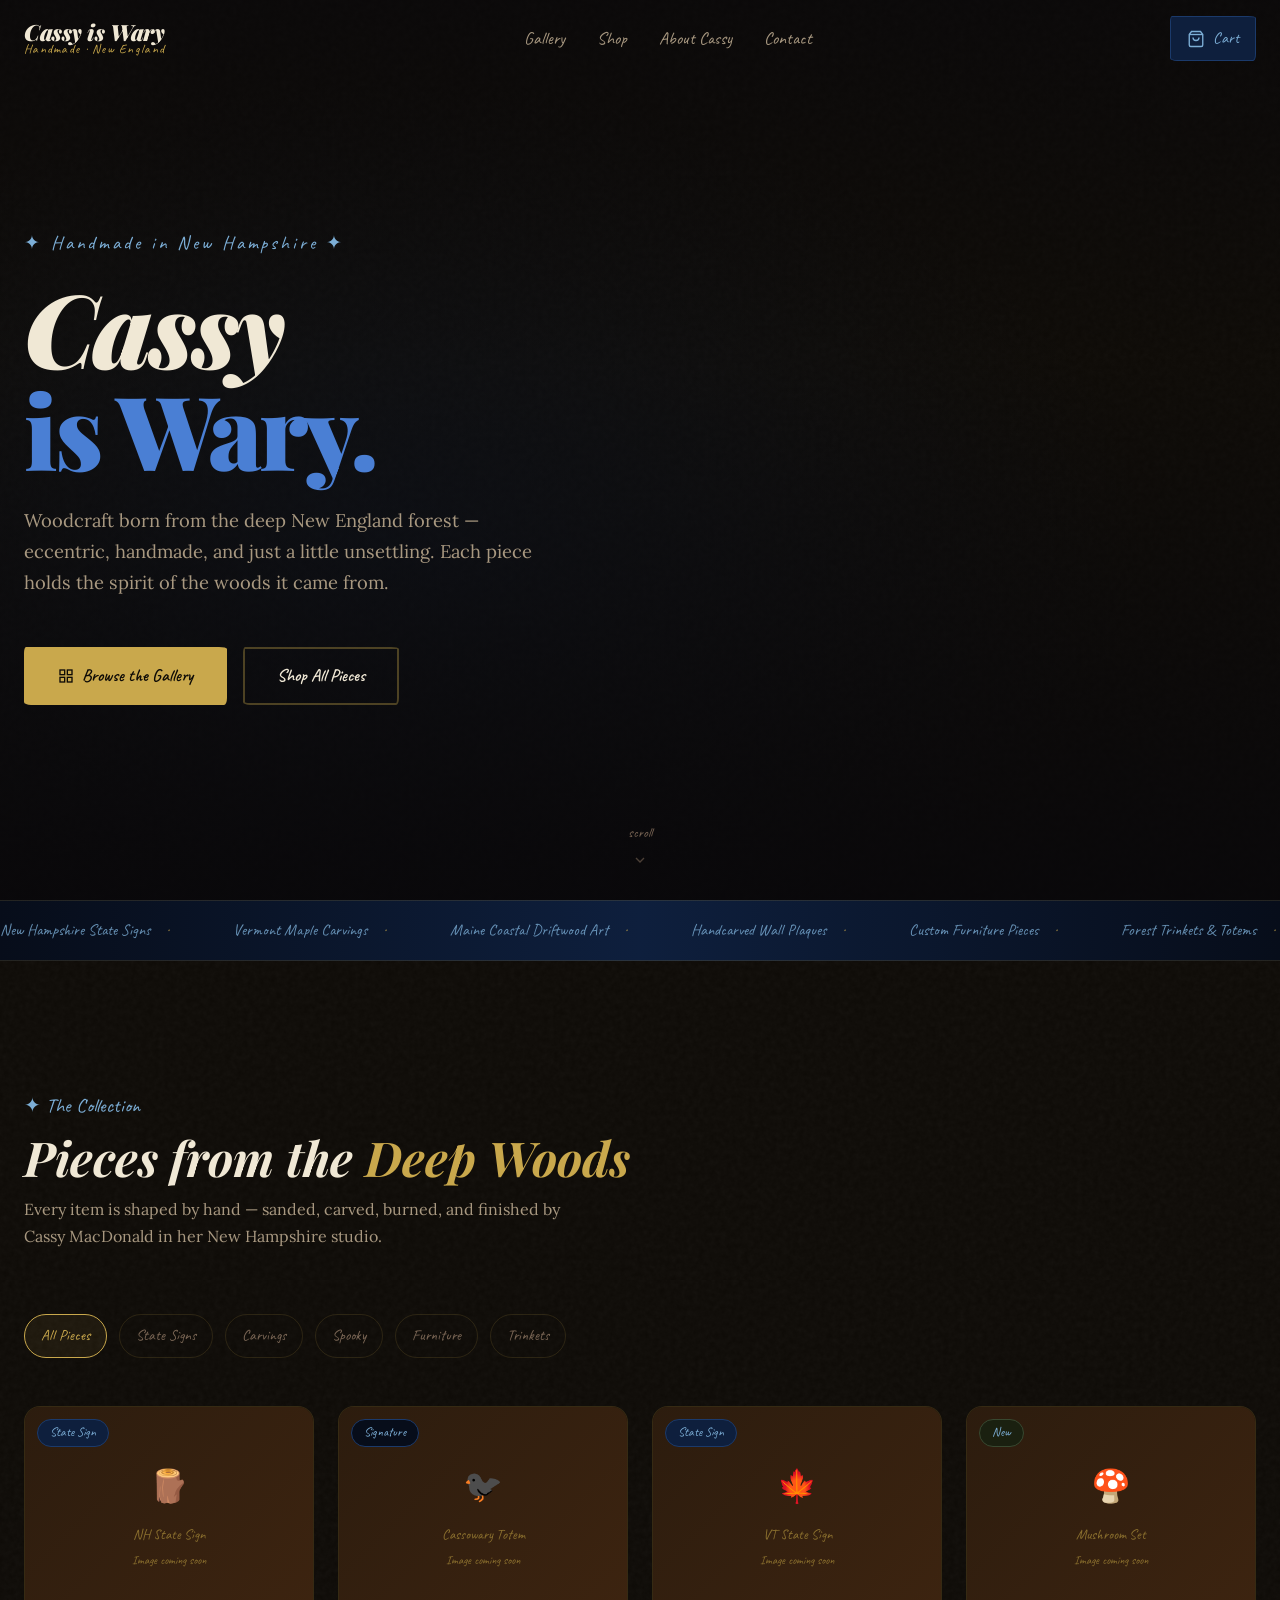
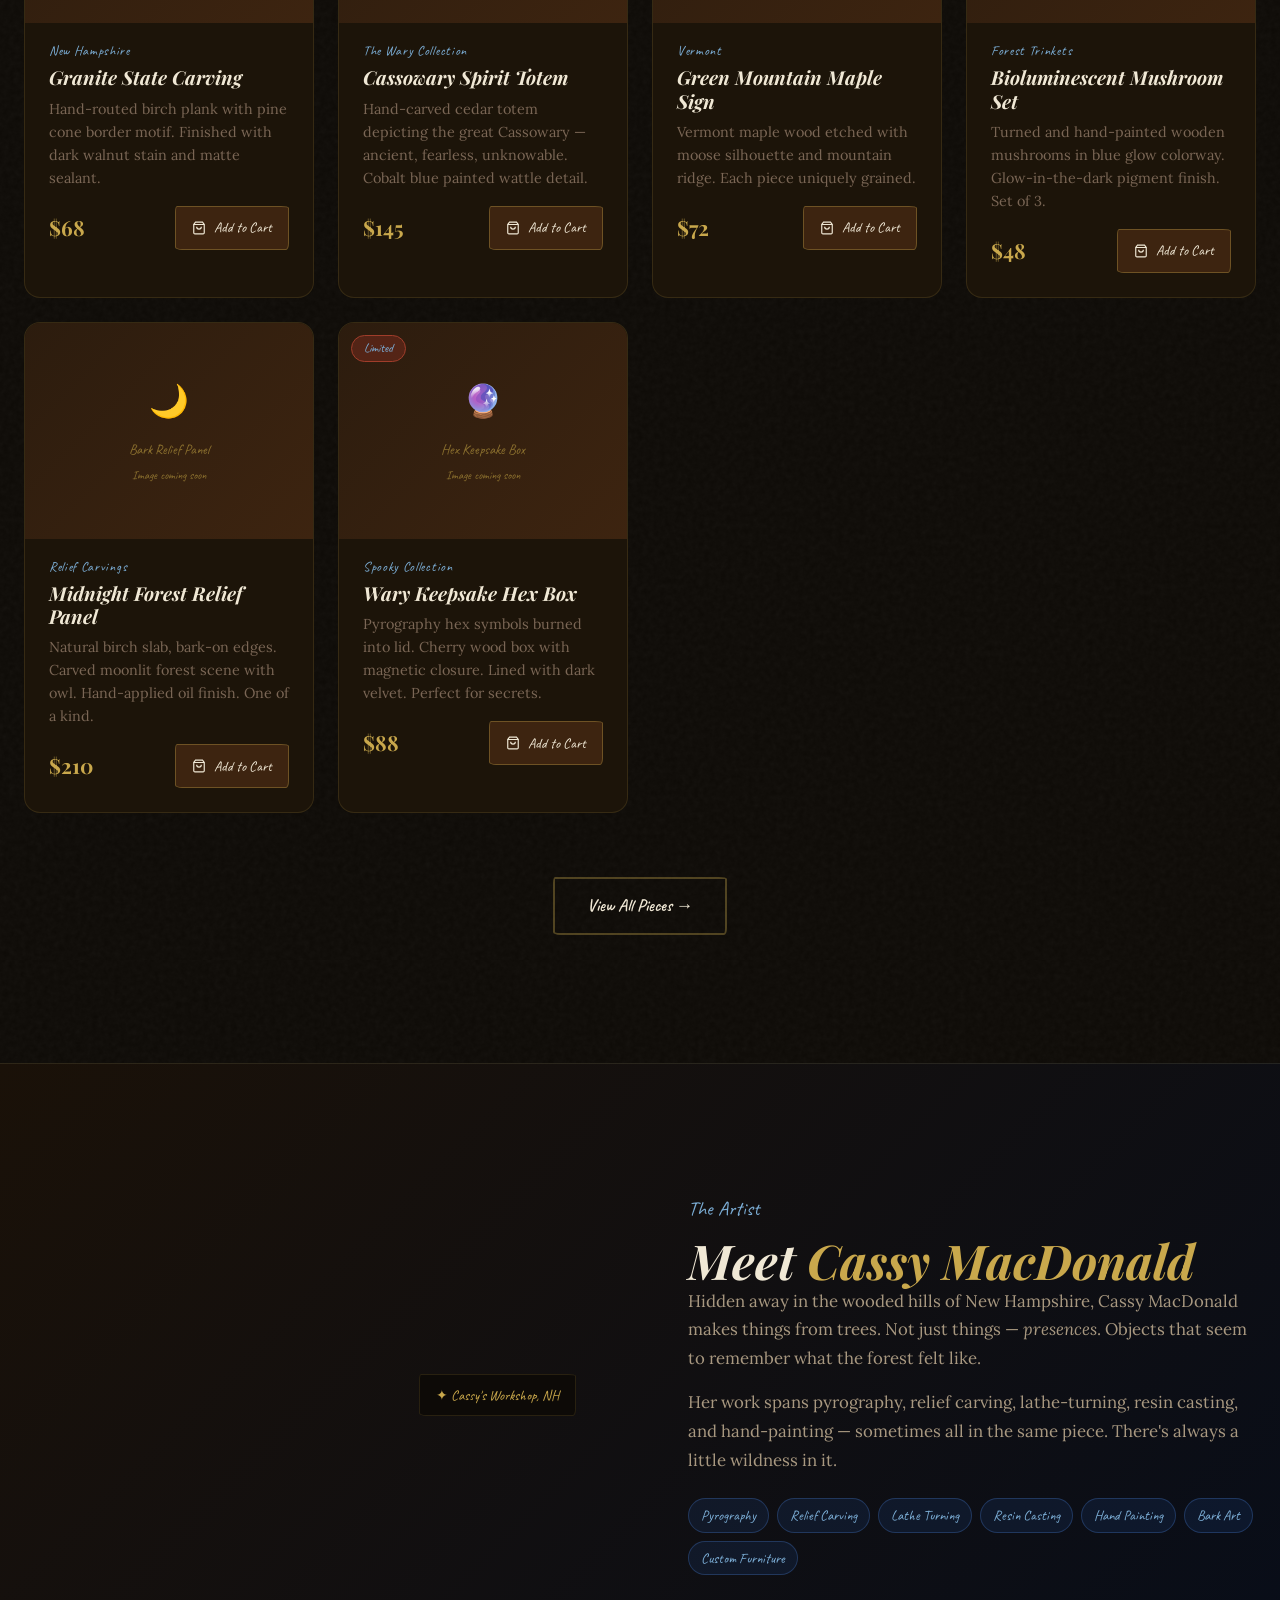
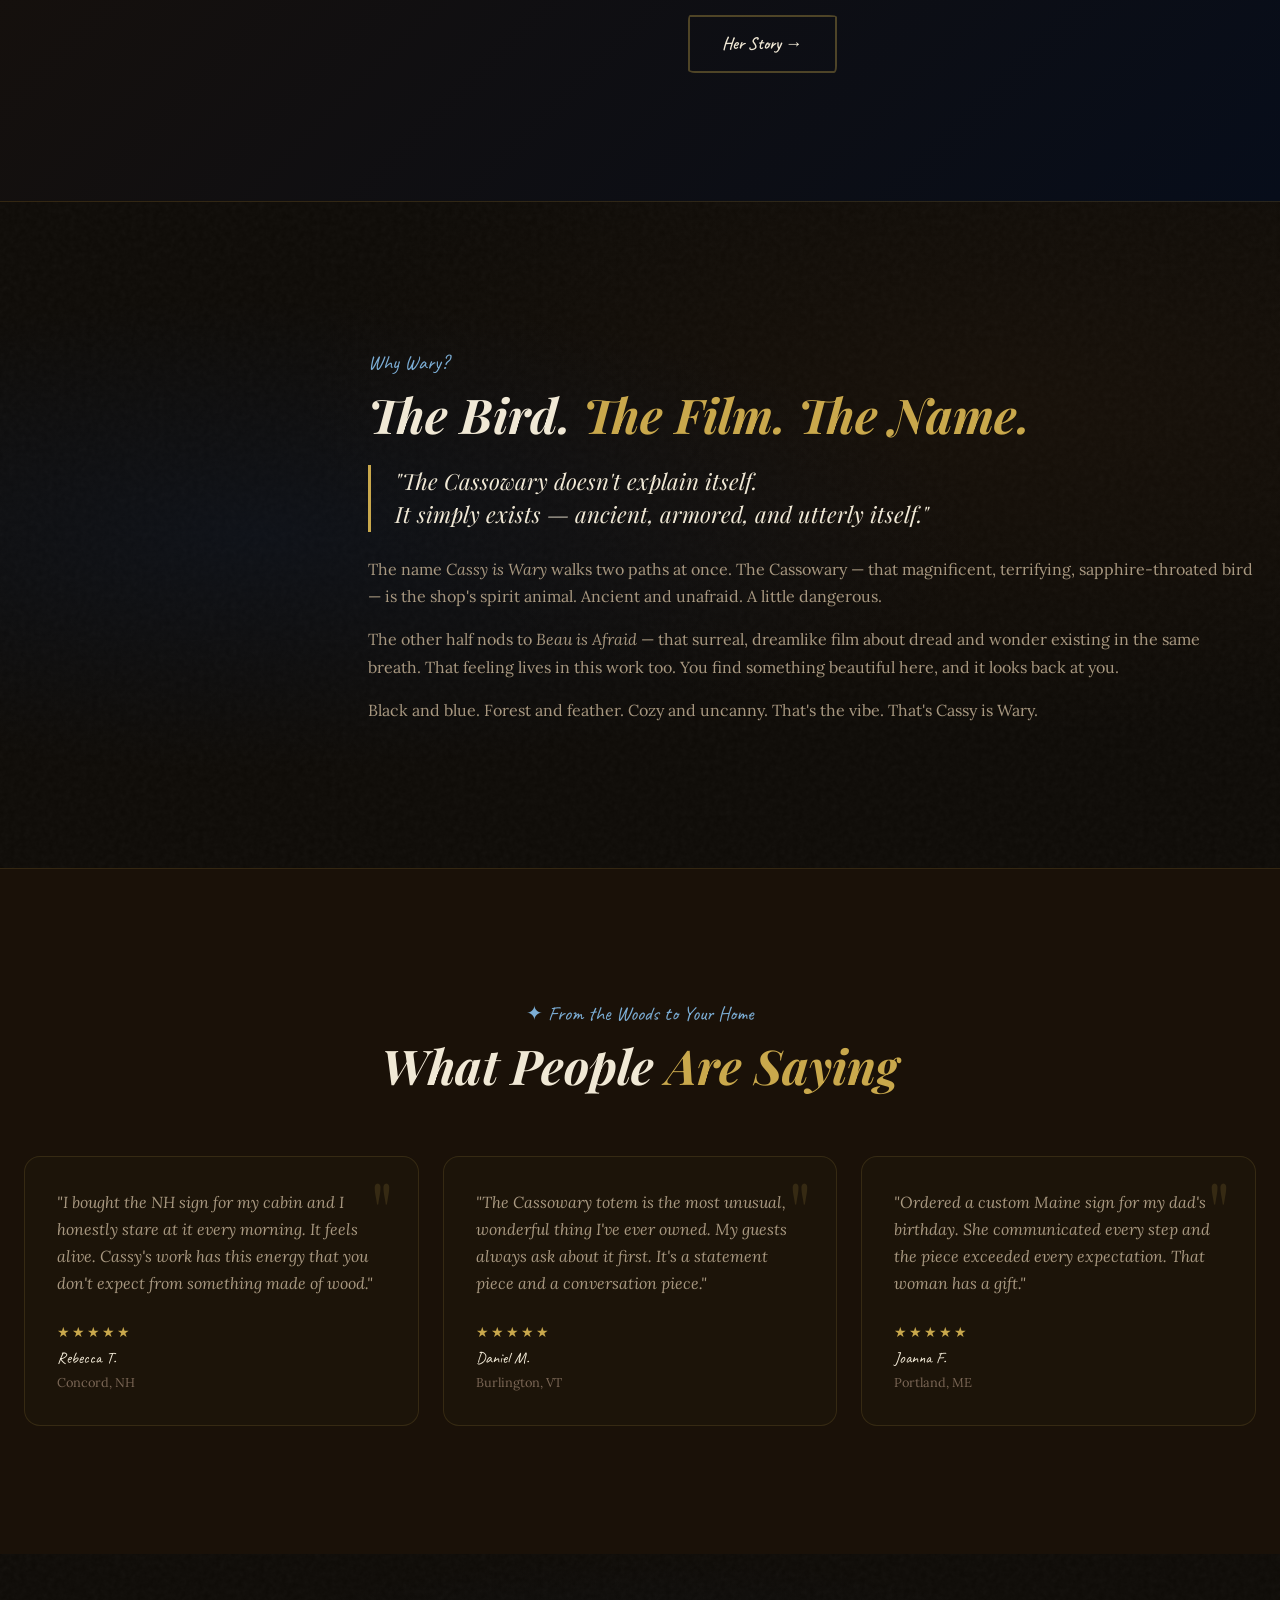
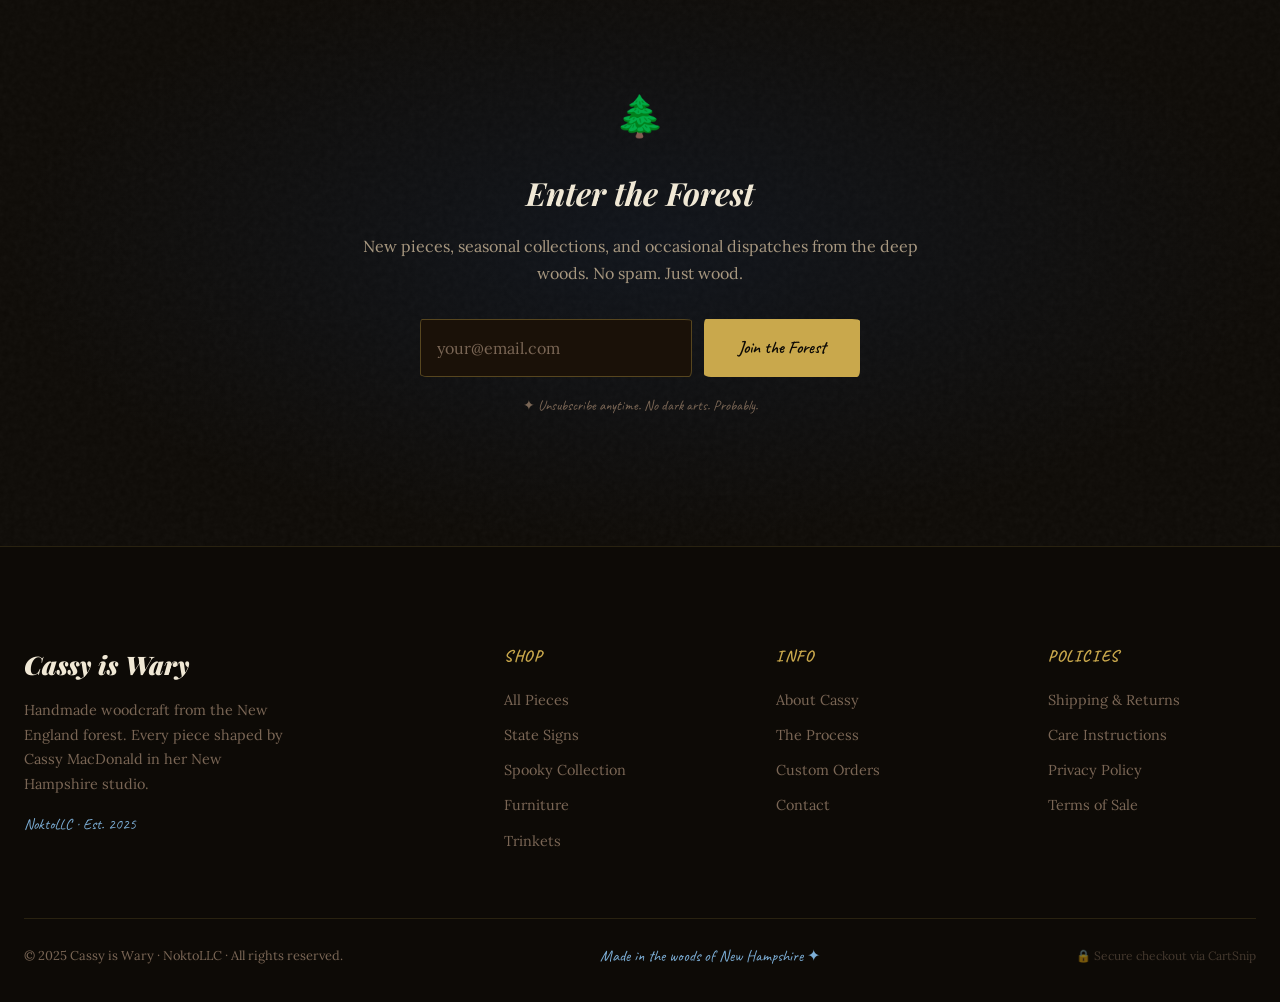
==== index.html @ 4c767a43 "Initial build: Cassy is Wary woodcraft site Full static gallery + e-commerce site for Cassy MacDonal" ====
<!DOCTYPE html>
<html lang="en">
<head>
  <meta charset="UTF-8">
  <meta name="viewport" content="width=device-width, initial-scale=1.0">
  <meta name="description" content="Cassy is Wary — Handmade woodcraft, carvings, and artisan goods from the New England woods. By Cassy MacDonald.">
  <title>Cassy is Wary — Handmade Woodcraft by Cassy MacDonald</title>
  <link rel="stylesheet" href="css/main.css">

  <!-- Favicon placeholder -->
  <link rel="icon" href="data:image/svg+xml,<svg xmlns='http://www.w3.org/2000/svg' viewBox='0 0 100 100'><text y='.9em' font-size='90'>🪵</text></svg>">

  <!-- CartSnip — paste embed snippet here when ready -->
  <!-- <script src="https://cdn.cartsnip.com/v1/cartsnip.js" data-shop-id="YOUR_ID" async></script> -->
</head>
<body>

  <!-- ═══════════════════════════════════════════
       NAVIGATION
  ═══════════════════════════════════════════ -->
  <header class="site-nav" role="banner">
    <div class="container nav-inner">
      <a href="index.html" class="nav-logo" aria-label="Cassy is Wary — Home">
        <span class="nav-logo-main">Cassy is Wary</span>
        <span class="nav-logo-sub">Handmade · New England</span>
      </a>

      <nav class="nav-links" aria-label="Main navigation">
        <a href="#gallery">Gallery</a>
        <a href="shop.html">Shop</a>
        <a href="about.html">About Cassy</a>
        <a href="#contact">Contact</a>
      </nav>

      <button class="nav-cart-btn" aria-label="View cart" id="open-cart">
        <svg width="18" height="18" viewBox="0 0 24 24" fill="none" stroke="currentColor" stroke-width="1.8" aria-hidden="true">
          <path d="M6 2L3 6v14a2 2 0 002 2h14a2 2 0 002-2V6l-3-4z"/>
          <line x1="3" y1="6" x2="21" y2="6"/>
          <path d="M16 10a4 4 0 01-8 0"/>
        </svg>
        Cart
        <span class="cart-count" aria-live="polite" style="
          display:none;
          background:var(--gold);
          color:var(--bark-abyss);
          border-radius:999px;
          min-width:20px; height:20px;
          font-size:0.75rem;
          font-weight:700;
          align-items:center;
          justify-content:center;
          padding:0 5px;
        ">0</span>
      </button>

      <button class="nav-hamburger" aria-label="Open menu" aria-expanded="false">
        <span></span><span></span><span></span>
      </button>
    </div>
  </header>

  <main>

    <!-- ═══════════════════════════════════════════
         HERO
    ═══════════════════════════════════════════ -->
    <section class="hero" aria-label="Welcome to Cassy is Wary">
      <div class="hero-bg" role="img" aria-label="Dark enchanted woodshop interior with glowing blue mushrooms and amber candlelight"></div>
      <div class="hero-overlay" aria-hidden="true"></div>

      <div class="container">
        <div class="hero-content">
          <span class="hero-eyebrow">✦ Handmade in New Hampshire ✦</span>
          <h1 class="hero-title">
            Cassy
            <em>is Wary.</em>
          </h1>
          <p class="hero-tagline">
            Woodcraft born from the deep New England forest — eccentric, handmade,
            and just a little unsettling. Each piece holds the spirit of the woods
            it came from.
          </p>
          <div class="hero-actions">
            <a href="#gallery" class="btn btn-primary">
              <svg width="16" height="16" viewBox="0 0 24 24" fill="none" stroke="currentColor" stroke-width="2" aria-hidden="true">
                <rect x="3" y="3" width="7" height="7"/><rect x="14" y="3" width="7" height="7"/>
                <rect x="14" y="14" width="7" height="7"/><rect x="3" y="14" width="7" height="7"/>
              </svg>
              Browse the Gallery
            </a>
            <a href="shop.html" class="btn btn-secondary">
              Shop All Pieces
            </a>
          </div>
        </div>
      </div>

      <div class="hero-scroll-hint" aria-hidden="true">
        <span>scroll</span>
        <svg width="16" height="16" viewBox="0 0 24 24" fill="none" stroke="currentColor" stroke-width="2">
          <polyline points="6 9 12 15 18 9"/>
        </svg>
      </div>
    </section>

    <!-- ═══════════════════════════════════════════
         MARQUEE BANNER
    ═══════════════════════════════════════════ -->
    <div class="featured-banner" aria-hidden="true">
      <div class="marquee-track">
        <span class="marquee-item">New Hampshire State Signs</span>
        <span class="marquee-item">Vermont Maple Carvings</span>
        <span class="marquee-item">Maine Coastal Driftwood Art</span>
        <span class="marquee-item">Handcarved Wall Plaques</span>
        <span class="marquee-item">Custom Furniture Pieces</span>
        <span class="marquee-item">Forest Trinkets &amp; Totems</span>
        <span class="marquee-item">Spooky Season Collection</span>
        <span class="marquee-item">New England State Signs</span>
        <!-- duplicated for seamless loop -->
        <span class="marquee-item">New Hampshire State Signs</span>
        <span class="marquee-item">Vermont Maple Carvings</span>
        <span class="marquee-item">Maine Coastal Driftwood Art</span>
        <span class="marquee-item">Handcarved Wall Plaques</span>
        <span class="marquee-item">Custom Furniture Pieces</span>
        <span class="marquee-item">Forest Trinkets &amp; Totems</span>
        <span class="marquee-item">Spooky Season Collection</span>
        <span class="marquee-item">New England State Signs</span>
      </div>
    </div>

    <!-- ═══════════════════════════════════════════
         PRODUCT GALLERY
    ═══════════════════════════════════════════ -->
    <section class="products-section" id="gallery" aria-label="Product gallery">
      <div class="container">
        <div class="section-header animate-in">
          <span class="section-eyebrow">✦ The Collection</span>
          <h2 class="section-title">Pieces from the <span>Deep Woods</span></h2>
          <p class="section-desc">
            Every item is shaped by hand — sanded, carved, burned, and finished
            by Cassy MacDonald in her New Hampshire studio.
          </p>
        </div>

        <!-- Filters -->
        <div class="product-filters" role="group" aria-label="Filter products">
          <button class="filter-btn active" data-filter="all">All Pieces</button>
          <button class="filter-btn" data-filter="state-signs">State Signs</button>
          <button class="filter-btn" data-filter="carvings">Carvings</button>
          <button class="filter-btn" data-filter="spooky">Spooky</button>
          <button class="filter-btn" data-filter="furniture">Furniture</button>
          <button class="filter-btn" data-filter="trinkets">Trinkets</button>
        </div>

        <!-- Product Grid -->
        <div class="products-grid" role="list">

          <!-- Product 1 -->
          <article class="product-card animate-in" data-category="state-signs" role="listitem">
            <div class="product-card-img">
              <img src="images/product-nh-sign.webp"
                   alt="Handcarved New Hampshire state sign in birch wood with pine cone border"
                   loading="lazy"
                   onerror="this.style.display='none';this.nextElementSibling.style.display='flex'">
              <div class="product-img-placeholder" style="display:none">
                <div>
                  <div style="font-size:2rem;margin-bottom:8px">🪵</div>
                  NH State Sign<br><small>Image coming soon</small>
                </div>
              </div>
              <span class="product-badge">State Sign</span>
            </div>
            <div class="product-card-body">
              <span class="product-state">New Hampshire</span>
              <h3 class="product-name">Granite State Carving</h3>
              <p class="product-desc">Hand-routed birch plank with pine cone border motif. Finished with dark walnut stain and matte sealant.</p>
              <div class="product-footer">
                <span class="product-price">$68</span>
                <button class="add-to-cart-btn" data-product-id="nh-sign-001" aria-label="Add Granite State Carving to cart">
                  <svg width="14" height="14" viewBox="0 0 24 24" fill="none" stroke="currentColor" stroke-width="2" aria-hidden="true">
                    <path d="M6 2L3 6v14a2 2 0 002 2h14a2 2 0 002-2V6l-3-4z"/>
                    <line x1="3" y1="6" x2="21" y2="6"/>
                    <path d="M16 10a4 4 0 01-8 0"/>
                  </svg>
                  Add to Cart
                </button>
              </div>
            </div>
          </article>

          <!-- Product 2 -->
          <article class="product-card animate-in" data-category="spooky" role="listitem">
            <div class="product-card-img">
              <img src="images/product-cassowary-totem.webp"
                   alt="Dark carved wooden Cassowary bird totem with blue painted details"
                   loading="lazy"
                   onerror="this.style.display='none';this.nextElementSibling.style.display='flex'">
              <div class="product-img-placeholder" style="display:none">
                <div>
                  <div style="font-size:2rem;margin-bottom:8px">🐦‍⬛</div>
                  Cassowary Totem<br><small>Image coming soon</small>
                </div>
              </div>
              <span class="product-badge" style="background:var(--blue-void);border-color:var(--blue-mid)">Signature</span>
            </div>
            <div class="product-card-body">
              <span class="product-state">The Wary Collection</span>
              <h3 class="product-name">Cassowary Spirit Totem</h3>
              <p class="product-desc">Hand-carved cedar totem depicting the great Cassowary — ancient, fearless, unknowable. Cobalt blue painted wattle detail.</p>
              <div class="product-footer">
                <span class="product-price">$145</span>
                <button class="add-to-cart-btn" data-product-id="cassowary-totem-001" aria-label="Add Cassowary Spirit Totem to cart">
                  <svg width="14" height="14" viewBox="0 0 24 24" fill="none" stroke="currentColor" stroke-width="2" aria-hidden="true">
                    <path d="M6 2L3 6v14a2 2 0 002 2h14a2 2 0 002-2V6l-3-4z"/>
                    <line x1="3" y1="6" x2="21" y2="6"/>
                    <path d="M16 10a4 4 0 01-8 0"/>
                  </svg>
                  Add to Cart
                </button>
              </div>
            </div>
          </article>

          <!-- Product 3 -->
          <article class="product-card animate-in" data-category="state-signs" role="listitem">
            <div class="product-card-img">
              <img src="images/product-vt-sign.webp"
                   alt="Vermont state sign carved from maple wood with moose silhouette"
                   loading="lazy"
                   onerror="this.style.display='none';this.nextElementSibling.style.display='flex'">
              <div class="product-img-placeholder" style="display:none">
                <div>
                  <div style="font-size:2rem;margin-bottom:8px">🍁</div>
                  VT State Sign<br><small>Image coming soon</small>
                </div>
              </div>
              <span class="product-badge">State Sign</span>
            </div>
            <div class="product-card-body">
              <span class="product-state">Vermont</span>
              <h3 class="product-name">Green Mountain Maple Sign</h3>
              <p class="product-desc">Vermont maple wood etched with moose silhouette and mountain ridge. Each piece uniquely grained.</p>
              <div class="product-footer">
                <span class="product-price">$72</span>
                <button class="add-to-cart-btn" data-product-id="vt-sign-001" aria-label="Add Green Mountain Maple Sign to cart">
                  <svg width="14" height="14" viewBox="0 0 24 24" fill="none" stroke="currentColor" stroke-width="2" aria-hidden="true">
                    <path d="M6 2L3 6v14a2 2 0 002 2h14a2 2 0 002-2V6l-3-4z"/>
                    <line x1="3" y1="6" x2="21" y2="6"/>
                    <path d="M16 10a4 4 0 01-8 0"/>
                  </svg>
                  Add to Cart
                </button>
              </div>
            </div>
          </article>

          <!-- Product 4 -->
          <article class="product-card animate-in" data-category="trinkets" role="listitem">
            <div class="product-card-img">
              <img src="images/product-mushroom-set.webp"
                   alt="Set of three hand-painted wooden mushroom figurines, glowing blue and white"
                   loading="lazy"
                   onerror="this.style.display='none';this.nextElementSibling.style.display='flex'">
              <div class="product-img-placeholder" style="display:none">
                <div>
                  <div style="font-size:2rem;margin-bottom:8px">🍄</div>
                  Mushroom Set<br><small>Image coming soon</small>
                </div>
              </div>
              <span class="product-badge" style="background:var(--moss-deep);border-color:var(--moss)">New</span>
            </div>
            <div class="product-card-body">
              <span class="product-state">Forest Trinkets</span>
              <h3 class="product-name">Bioluminescent Mushroom Set</h3>
              <p class="product-desc">Turned and hand-painted wooden mushrooms in blue glow colorway. Glow-in-the-dark pigment finish. Set of 3.</p>
              <div class="product-footer">
                <span class="product-price">$48</span>
                <button class="add-to-cart-btn" data-product-id="mushroom-set-001" aria-label="Add Bioluminescent Mushroom Set to cart">
                  <svg width="14" height="14" viewBox="0 0 24 24" fill="none" stroke="currentColor" stroke-width="2" aria-hidden="true">
                    <path d="M6 2L3 6v14a2 2 0 002 2h14a2 2 0 002-2V6l-3-4z"/>
                    <line x1="3" y1="6" x2="21" y2="6"/>
                    <path d="M16 10a4 4 0 01-8 0"/>
                  </svg>
                  Add to Cart
                </button>
              </div>
            </div>
          </article>

          <!-- Product 5 -->
          <article class="product-card animate-in" data-category="carvings" role="listitem">
            <div class="product-card-img">
              <img src="images/product-bark-relief.webp"
                   alt="Bark-on birch slab with carved forest scene relief, trees and moon"
                   loading="lazy"
                   onerror="this.style.display='none';this.nextElementSibling.style.display='flex'">
              <div class="product-img-placeholder" style="display:none">
                <div>
                  <div style="font-size:2rem;margin-bottom:8px">🌙</div>
                  Bark Relief Panel<br><small>Image coming soon</small>
                </div>
              </div>
            </div>
            <div class="product-card-body">
              <span class="product-state">Relief Carvings</span>
              <h3 class="product-name">Midnight Forest Relief Panel</h3>
              <p class="product-desc">Natural birch slab, bark-on edges. Carved moonlit forest scene with owl. Hand-applied oil finish. One of a kind.</p>
              <div class="product-footer">
                <span class="product-price">$210</span>
                <button class="add-to-cart-btn" data-product-id="bark-relief-001" aria-label="Add Midnight Forest Relief Panel to cart">
                  <svg width="14" height="14" viewBox="0 0 24 24" fill="none" stroke="currentColor" stroke-width="2" aria-hidden="true">
                    <path d="M6 2L3 6v14a2 2 0 002 2h14a2 2 0 002-2V6l-3-4z"/>
                    <line x1="3" y1="6" x2="21" y2="6"/>
                    <path d="M16 10a4 4 0 01-8 0"/>
                  </svg>
                  Add to Cart
                </button>
              </div>
            </div>
          </article>

          <!-- Product 6 -->
          <article class="product-card animate-in" data-category="spooky" role="listitem">
            <div class="product-card-img">
              <img src="images/product-hex-box.webp"
                   alt="Small carved wooden hex box with geometric moon and eye symbols burned into lid"
                   loading="lazy"
                   onerror="this.style.display='none';this.nextElementSibling.style.display='flex'">
              <div class="product-img-placeholder" style="display:none">
                <div>
                  <div style="font-size:2rem;margin-bottom:8px">🔮</div>
                  Hex Keepsake Box<br><small>Image coming soon</small>
                </div>
              </div>
              <span class="product-badge" style="background:rgba(122,45,30,0.5);border-color:var(--rust-bright)">Limited</span>
            </div>
            <div class="product-card-body">
              <span class="product-state">Spooky Collection</span>
              <h3 class="product-name">Wary Keepsake Hex Box</h3>
              <p class="product-desc">Pyrography hex symbols burned into lid. Cherry wood box with magnetic closure. Lined with dark velvet. Perfect for secrets.</p>
              <div class="product-footer">
                <span class="product-price">$88</span>
                <button class="add-to-cart-btn" data-product-id="hex-box-001" aria-label="Add Wary Keepsake Hex Box to cart">
                  <svg width="14" height="14" viewBox="0 0 24 24" fill="none" stroke="currentColor" stroke-width="2" aria-hidden="true">
                    <path d="M6 2L3 6v14a2 2 0 002 2h14a2 2 0 002-2V6l-3-4z"/>
                    <line x1="3" y1="6" x2="21" y2="6"/>
                    <path d="M16 10a4 4 0 01-8 0"/>
                  </svg>
                  Add to Cart
                </button>
              </div>
            </div>
          </article>

        </div><!-- /products-grid -->

        <div style="text-align:center; margin-top:var(--sp-8);" class="animate-in">
          <a href="shop.html" class="btn btn-secondary">View All Pieces →</a>
        </div>
      </div>
    </section>

    <!-- ═══════════════════════════════════════════
         ABOUT STRIP
    ═══════════════════════════════════════════ -->
    <section class="about-strip" aria-label="About the artist">
      <div class="container">
        <div class="about-grid">
          <div class="about-img-wrap animate-in">
            <img src="images/about-workshop.webp"
                 alt="Cassy MacDonald at her workbench, hands shaping a carved piece by warm lamplight"
                 loading="lazy"
                 onerror="this.style.display='none'">
            <span class="about-img-caption" aria-hidden="true">✦ Cassy's Workshop, NH</span>
          </div>
          <div class="about-text animate-in">
            <span class="section-eyebrow">The Artist</span>
            <h2 class="section-title">Meet <span>Cassy MacDonald</span></h2>
            <p>
              Hidden away in the wooded hills of New Hampshire, Cassy MacDonald makes things from trees.
              Not just things — <em>presences</em>. Objects that seem to remember what the forest felt like.
            </p>
            <p>
              Her work spans pyrography, relief carving, lathe-turning, resin casting, and hand-painting —
              sometimes all in the same piece. There's always a little wildness in it.
            </p>
            <div class="about-techniques" aria-label="Techniques">
              <span class="technique-tag">Pyrography</span>
              <span class="technique-tag">Relief Carving</span>
              <span class="technique-tag">Lathe Turning</span>
              <span class="technique-tag">Resin Casting</span>
              <span class="technique-tag">Hand Painting</span>
              <span class="technique-tag">Bark Art</span>
              <span class="technique-tag">Custom Furniture</span>
            </div>
            <a href="about.html" class="btn btn-secondary" style="margin-top:var(--sp-4)">
              Her Story →
            </a>
          </div>
        </div>
      </div>
    </section>

    <!-- ═══════════════════════════════════════════
         CASSOWARY LORE
    ═══════════════════════════════════════════ -->
    <section class="lore-section" aria-label="The name's origin">
      <div class="container">
        <div class="lore-inner">
          <div class="lore-bird-img animate-in">
            <img src="images/cassowary-art.webp"
                 alt="A cassowary bird rendered in woodcut print style, black with vivid cobalt blue neck wattle, surrounded by dark pine branches"
                 loading="lazy"
                 onerror="this.style.display='none'">
          </div>
          <div class="lore-text animate-in">
            <span class="section-eyebrow">Why Wary?</span>
            <h2 class="section-title">The Bird. <span>The Film. The Name.</span></h2>
            <blockquote>
              "The Cassowary doesn't explain itself.<br>
              It simply exists — ancient, armored, and utterly itself."
            </blockquote>
            <p>
              The name <em>Cassy is Wary</em> walks two paths at once. The Cassowary —
              that magnificent, terrifying, sapphire-throated bird — is the shop's spirit animal.
              Ancient and unafraid. A little dangerous.
            </p>
            <p>
              The other half nods to <em>Beau is Afraid</em> — that surreal, dreamlike film about
              dread and wonder existing in the same breath. That feeling lives in this work too.
              You find something beautiful here, and it looks back at you.
            </p>
            <p>
              Black and blue. Forest and feather. Cozy and uncanny.
              That's the vibe. That's Cassy is Wary.
            </p>
          </div>
        </div>
      </div>
    </section>

    <!-- ═══════════════════════════════════════════
         TESTIMONIALS
    ═══════════════════════════════════════════ -->
    <section class="testimonials-section" aria-label="Customer reviews">
      <div class="container">
        <div class="section-header animate-in" style="text-align:center">
          <span class="section-eyebrow" style="display:block;text-align:center">✦ From the Woods to Your Home</span>
          <h2 class="section-title">What People <span>Are Saying</span></h2>
        </div>
        <div class="testimonials-grid">

          <blockquote class="testimonial-card animate-in">
            <p class="testimonial-text">
              "I bought the NH sign for my cabin and I honestly stare at it every morning. It feels alive.
               Cassy's work has this energy that you don't expect from something made of wood."
            </p>
            <footer class="testimonial-author">
              <div>
                <div class="testimonial-stars" aria-label="5 stars">★★★★★</div>
                <div class="testimonial-name">Rebecca T.</div>
                <div class="testimonial-loc">Concord, NH</div>
              </div>
            </footer>
          </blockquote>

          <blockquote class="testimonial-card animate-in">
            <p class="testimonial-text">
              "The Cassowary totem is the most unusual, wonderful thing I've ever owned.
               My guests always ask about it first. It's a statement piece and a conversation piece."
            </p>
            <footer class="testimonial-author">
              <div>
                <div class="testimonial-stars" aria-label="5 stars">★★★★★</div>
                <div class="testimonial-name">Daniel M.</div>
                <div class="testimonial-loc">Burlington, VT</div>
              </div>
            </footer>
          </blockquote>

          <blockquote class="testimonial-card animate-in">
            <p class="testimonial-text">
              "Ordered a custom Maine sign for my dad's birthday. She communicated every step and
               the piece exceeded every expectation. That woman has a gift."
            </p>
            <footer class="testimonial-author">
              <div>
                <div class="testimonial-stars" aria-label="5 stars">★★★★★</div>
                <div class="testimonial-name">Joanna F.</div>
                <div class="testimonial-loc">Portland, ME</div>
              </div>
            </footer>
          </blockquote>

        </div>
      </div>
    </section>

    <!-- ═══════════════════════════════════════════
         NEWSLETTER
    ═══════════════════════════════════════════ -->
    <section class="newsletter-section" id="contact" aria-label="Join the mailing list">
      <div class="container">
        <div class="newsletter-inner animate-in">
          <div class="newsletter-icon" aria-hidden="true">🌲</div>
          <h2 class="newsletter-title">Enter the Forest</h2>
          <p class="newsletter-desc">
            New pieces, seasonal collections, and occasional dispatches from the deep woods.
            No spam. Just wood.
          </p>
          <form class="newsletter-form" novalidate aria-label="Email signup">
            <label for="email-input" class="visually-hidden">Your email address</label>
            <input
              id="email-input"
              class="newsletter-input"
              type="email"
              placeholder="your@email.com"
              required
              autocomplete="email"
            >
            <button type="submit" class="btn btn-primary">Join the Forest</button>
          </form>
          <p style="font-family:var(--font-hand);font-size:0.9rem;color:var(--text-muted);margin-top:var(--sp-4)">
            ✦ Unsubscribe anytime. No dark arts. Probably.
          </p>
        </div>
      </div>
    </section>

  </main>

  <!-- ═══════════════════════════════════════════
       FOOTER
  ═══════════════════════════════════════════ -->
  <footer class="site-footer" role="contentinfo">
    <div class="container">
      <div class="footer-grid">
        <div>
          <div class="footer-brand-name">Cassy is Wary</div>
          <p class="footer-brand-desc">
            Handmade woodcraft from the New England forest.
            Every piece shaped by Cassy MacDonald in her New Hampshire studio.
          </p>
          <p style="margin-top:var(--sp-4);font-family:var(--font-hand);font-size:0.95rem;color:var(--blue-wattle)">
            NoktoLLC · Est. 2025
          </p>
        </div>
        <div>
          <h3 class="footer-col-title">Shop</h3>
          <ul class="footer-links">
            <li><a href="shop.html">All Pieces</a></li>
            <li><a href="shop.html?cat=state-signs">State Signs</a></li>
            <li><a href="shop.html?cat=spooky">Spooky Collection</a></li>
            <li><a href="shop.html?cat=furniture">Furniture</a></li>
            <li><a href="shop.html?cat=trinkets">Trinkets</a></li>
          </ul>
        </div>
        <div>
          <h3 class="footer-col-title">Info</h3>
          <ul class="footer-links">
            <li><a href="about.html">About Cassy</a></li>
            <li><a href="about.html#process">The Process</a></li>
            <li><a href="shop.html#custom">Custom Orders</a></li>
            <li><a href="#contact">Contact</a></li>
          </ul>
        </div>
        <div>
          <h3 class="footer-col-title">Policies</h3>
          <ul class="footer-links">
            <li><a href="#">Shipping &amp; Returns</a></li>
            <li><a href="#">Care Instructions</a></li>
            <li><a href="#">Privacy Policy</a></li>
            <li><a href="#">Terms of Sale</a></li>
          </ul>
        </div>
      </div>

      <div class="footer-bottom">
        <span>© 2025 Cassy is Wary · NoktoLLC · All rights reserved.</span>
        <span class="footer-hand-note">Made in the woods of New Hampshire ✦</span>
        <span>
          <!-- CartSnip secure badge placeholder -->
          <span style="opacity:0.5;font-size:0.75rem">🔒 Secure checkout via CartSnip</span>
        </span>
      </div>
    </div>
  </footer>

  <!-- ═══════════════════════════════════════════
       CARTSNIP FLOATING CART CONTAINER
       Replace contents with CartSnip embed when ready
  ═══════════════════════════════════════════ -->
  <div id="cartsnip-floating-cart" aria-label="Shopping cart" role="complementary">
    <!-- CartSnip will inject cart UI here -->
  </div>

  <script src="js/main.js" defer></script>
</body>
</html>
---- css/main.css ----
/* ============================================================
   CASSY IS WARY — Design System
   Rustic · Haunted Woods · Cozy · Eccentric
   Inspired by the Cassowary bird & Beau is Afraid
   ============================================================ */

/* ── Google Fonts ── */
@import url('https://fonts.googleapis.com/css2?family=Playfair+Display:ital,wght@0,400;0,700;0,900;1,400;1,700&family=Lora:ital,wght@0,400;0,500;1,400&family=Caveat:wght@400;600;700&display=swap');

/* ── Design Tokens ── */
:root {
  /* Core Palette */
  --void:           #08070A;
  --bark-abyss:     #0D0A06;
  --bark-deep:      #1A1108;
  --bark-mid:       #2C1C0E;
  --bark-warm:      #3D2410;
  --bark-light:     #5C3D22;

  /* Cassowary Blues */
  --blue-void:      #070D1A;
  --blue-deep:      #0E1F3D;
  --blue-mid:       #1B3A6B;
  --blue-bright:    #2952A3;
  --blue-accent:    #4A7FD4;
  --blue-wattle:    #7CAED6; /* cassowary wattle color */

  /* Forest */
  --moss-deep:      #1A2010;
  --moss:           #384830;
  --fern:           #4A6040;

  /* Warm Neutrals */
  --bone:           #E8DFD0;
  --parchment:      #F0E8D5;
  --cream:          #FAF5EB;
  --ash:            #A89880;
  --driftwood:      #7A6655;

  /* Accents */
  --gold:           #C9A84C;
  --gold-dim:       #8A6F2E;
  --rust:           #7A2D1E;
  --rust-bright:    #A03D2A;
  --wax:            #D4C5A9;

  /* Semantic */
  --bg-primary:     var(--bark-abyss);
  --bg-surface:     var(--bark-deep);
  --bg-raised:      var(--bark-mid);
  --bg-card:        #1C1409;
  --text-primary:   var(--bone);
  --text-secondary: var(--ash);
  --text-muted:     var(--driftwood);
  --text-accent:    var(--gold);
  --border:         rgba(201, 168, 76, 0.15);
  --border-strong:  rgba(201, 168, 76, 0.35);
  --glow-blue:      rgba(27, 58, 107, 0.4);
  --glow-gold:      rgba(201, 168, 76, 0.25);

  /* Typography */
  --font-display:   'Playfair Display', Georgia, serif;
  --font-body:      'Lora', Georgia, serif;
  --font-hand:      'Caveat', cursive;

  /* Spacing (8dp rhythm) */
  --sp-1: 4px;
  --sp-2: 8px;
  --sp-3: 12px;
  --sp-4: 16px;
  --sp-5: 24px;
  --sp-6: 32px;
  --sp-7: 48px;
  --sp-8: 64px;
  --sp-9: 96px;
  --sp-10: 128px;

  /* Radii */
  --radius-sm:   4px;
  --radius-md:   8px;
  --radius-lg:   16px;
  --radius-bark: 2px 8px 3px 7px / 6px 2px 7px 3px; /* organic */

  /* Transitions */
  --ease-out:    cubic-bezier(0.16, 1, 0.3, 1);
  --ease-in:     cubic-bezier(0.4, 0, 1, 1);
  --dur-fast:    150ms;
  --dur-mid:     250ms;
  --dur-slow:    400ms;
  --dur-drift:   600ms;
}

/* ── Reset ── */
*, *::before, *::after { box-sizing: border-box; margin: 0; padding: 0; }
html { font-size: 16px; scroll-behavior: smooth; }

body {
  background-color: var(--bg-primary);
  color: var(--text-primary);
  font-family: var(--font-body);
  font-size: 1rem;
  line-height: 1.7;
  min-height: 100vh;
  overflow-x: hidden;
  /* subtle grain overlay */
  background-image:
    url("data:image/svg+xml,%3Csvg viewBox='0 0 256 256' xmlns='http://www.w3.org/2000/svg'%3E%3Cfilter id='noise'%3E%3CfeTurbulence type='fractalNoise' baseFrequency='0.9' numOctaves='4' stitchTiles='stitch'/%3E%3CfeColorMatrix type='saturate' values='0'/%3E%3C/filter%3E%3Crect width='100%25' height='100%25' filter='url(%23noise)' opacity='0.04'/%3E%3C/svg%3E");
}

img { display: block; max-width: 100%; height: auto; }
a  { color: inherit; text-decoration: none; }
ul { list-style: none; }
button { cursor: pointer; border: none; background: none; font: inherit; }

/* ── Utility ── */
.container {
  width: 100%;
  max-width: 1280px;
  margin: 0 auto;
  padding: 0 var(--sp-5);
}
.visually-hidden {
  position: absolute; width: 1px; height: 1px;
  overflow: hidden; clip: rect(0,0,0,0); white-space: nowrap;
}
.hand-label {
  font-family: var(--font-hand);
  font-size: 1.1rem;
  color: var(--gold);
  letter-spacing: 0.05em;
}
.section-eyebrow {
  font-family: var(--font-hand);
  font-size: 1.25rem;
  color: var(--blue-wattle);
  display: block;
  margin-bottom: var(--sp-2);
}
.bark-divider {
  width: 100%;
  height: 2px;
  background: linear-gradient(90deg, transparent, var(--gold-dim), transparent);
  margin: var(--sp-7) 0;
  position: relative;
}
.bark-divider::before {
  content: '✦';
  position: absolute;
  left: 50%;
  top: 50%;
  transform: translate(-50%, -50%);
  color: var(--gold);
  background: var(--bg-primary);
  padding: 0 var(--sp-3);
  font-size: 0.7rem;
}

/* ── Navigation ── */
.site-nav {
  position: fixed;
  top: 0; left: 0; right: 0;
  z-index: 100;
  padding: var(--sp-4) 0;
  transition: background var(--dur-mid) var(--ease-out),
              backdrop-filter var(--dur-mid) var(--ease-out);
}
.site-nav.scrolled {
  background: rgba(13, 10, 6, 0.9);
  backdrop-filter: blur(12px);
  border-bottom: 1px solid var(--border);
}
.nav-inner {
  display: flex;
  align-items: center;
  justify-content: space-between;
}
.nav-logo {
  display: flex;
  flex-direction: column;
  gap: 0;
  line-height: 1;
}
.nav-logo-main {
  font-family: var(--font-display);
  font-size: 1.4rem;
  font-weight: 900;
  font-style: italic;
  color: var(--parchment);
  letter-spacing: -0.02em;
}
.nav-logo-sub {
  font-family: var(--font-hand);
  font-size: 0.8rem;
  color: var(--gold);
  letter-spacing: 0.1em;
}
.nav-links {
  display: flex;
  gap: var(--sp-6);
  align-items: center;
}
.nav-links a {
  font-family: var(--font-hand);
  font-size: 1.1rem;
  color: var(--ash);
  transition: color var(--dur-fast) var(--ease-out);
  position: relative;
}
.nav-links a::after {
  content: '';
  position: absolute;
  bottom: -2px; left: 0; right: 100%;
  height: 1px;
  background: var(--gold);
  transition: right var(--dur-mid) var(--ease-out);
}
.nav-links a:hover { color: var(--parchment); }
.nav-links a:hover::after { right: 0; }
.nav-cart-btn {
  display: flex;
  align-items: center;
  gap: var(--sp-2);
  padding: var(--sp-2) var(--sp-4);
  background: var(--blue-deep);
  border: 1px solid var(--blue-mid);
  border-radius: var(--radius-bark);
  color: var(--blue-wattle);
  font-family: var(--font-hand);
  font-size: 1rem;
  transition: background var(--dur-fast), color var(--dur-fast);
  min-width: 44px; min-height: 44px;
}
.nav-cart-btn:hover { background: var(--blue-mid); color: var(--parchment); }
.nav-hamburger {
  display: none;
  flex-direction: column;
  gap: 5px;
  min-width: 44px; min-height: 44px;
  justify-content: center; align-items: center;
}
.nav-hamburger span {
  display: block;
  width: 22px; height: 2px;
  background: var(--bone);
  transition: transform var(--dur-mid), opacity var(--dur-mid);
}

/* ── Hero ── */
.hero {
  position: relative;
  min-height: 100vh;
  display: flex;
  align-items: center;
  overflow: hidden;
}
.hero-bg {
  position: absolute;
  inset: 0;
  background-image: url('../images/hero-bg.webp');
  background-size: cover;
  background-position: center 30%;
  transform: scale(1.05);
  transition: transform 8s var(--ease-out);
}
.hero-bg.loaded { transform: scale(1); }
.hero-overlay {
  position: absolute;
  inset: 0;
  background:
    linear-gradient(180deg, rgba(8,7,10,0.6) 0%, rgba(13,10,6,0.3) 40%, rgba(8,7,10,0.85) 100%),
    radial-gradient(ellipse at 30% 60%, rgba(14,31,61,0.4) 0%, transparent 60%);
}
.hero-content {
  position: relative;
  z-index: 2;
  max-width: 780px;
  padding: var(--sp-10) 0 var(--sp-9);
}
.hero-eyebrow {
  font-family: var(--font-hand);
  font-size: 1.2rem;
  color: var(--blue-wattle);
  letter-spacing: 0.15em;
  display: block;
  margin-bottom: var(--sp-4);
  opacity: 0;
  animation: fadeUp 0.8s var(--ease-out) 0.2s forwards;
}
.hero-title {
  font-family: var(--font-display);
  font-size: clamp(3rem, 8vw, 6.5rem);
  font-weight: 900;
  font-style: italic;
  line-height: 1.0;
  letter-spacing: -0.03em;
  color: var(--parchment);
  margin-bottom: var(--sp-5);
  opacity: 0;
  animation: fadeUp 0.9s var(--ease-out) 0.4s forwards;
}
.hero-title em {
  font-style: normal;
  color: var(--blue-accent);
  display: block;
}
.hero-tagline {
  font-size: 1.15rem;
  color: var(--ash);
  max-width: 520px;
  line-height: 1.7;
  margin-bottom: var(--sp-7);
  opacity: 0;
  animation: fadeUp 0.9s var(--ease-out) 0.6s forwards;
}
.hero-actions {
  display: flex;
  gap: var(--sp-4);
  flex-wrap: wrap;
  opacity: 0;
  animation: fadeUp 0.9s var(--ease-out) 0.8s forwards;
}
.hero-scroll-hint {
  position: absolute;
  bottom: var(--sp-6);
  left: 50%;
  transform: translateX(-50%);
  display: flex;
  flex-direction: column;
  align-items: center;
  gap: var(--sp-2);
  color: var(--driftwood);
  font-family: var(--font-hand);
  font-size: 0.85rem;
  animation: bounce 2s ease-in-out infinite;
}
.hero-scroll-hint svg { opacity: 0.6; }

/* ── Buttons ── */
.btn {
  display: inline-flex;
  align-items: center;
  gap: var(--sp-2);
  padding: var(--sp-3) var(--sp-6);
  border-radius: var(--radius-bark);
  font-family: var(--font-hand);
  font-size: 1.1rem;
  font-weight: 600;
  transition: all var(--dur-mid) var(--ease-out);
  min-height: 44px;
  position: relative;
  overflow: hidden;
}
.btn::before {
  content: '';
  position: absolute;
  inset: 0;
  opacity: 0;
  transition: opacity var(--dur-fast);
}
.btn:hover::before { opacity: 1; }

.btn-primary {
  background: var(--gold);
  color: var(--bark-abyss);
  border: 2px solid var(--gold);
}
.btn-primary::before { background: rgba(255,255,255,0.12); }
.btn-primary:hover { transform: translateY(-2px); box-shadow: 0 8px 24px var(--glow-gold); }

.btn-secondary {
  background: transparent;
  color: var(--parchment);
  border: 2px solid var(--border-strong);
}
.btn-secondary:hover {
  border-color: var(--gold);
  color: var(--gold);
  transform: translateY(-2px);
}

.btn-ghost {
  background: transparent;
  color: var(--ash);
  border: 1px solid var(--border);
  padding: var(--sp-2) var(--sp-4);
  font-size: 0.95rem;
}
.btn-ghost:hover { color: var(--parchment); border-color: var(--border-strong); }

/* ── Featured Banner ── */
.featured-banner {
  background: linear-gradient(90deg, var(--blue-void), var(--blue-deep), var(--blue-void));
  border-top: 1px solid var(--border);
  border-bottom: 1px solid var(--border);
  padding: var(--sp-4) 0;
  overflow: hidden;
}
.marquee-track {
  display: flex;
  gap: var(--sp-8);
  animation: marquee 30s linear infinite;
  white-space: nowrap;
}
.marquee-item {
  font-family: var(--font-hand);
  font-size: 1rem;
  color: var(--blue-wattle);
  opacity: 0.8;
  display: flex;
  align-items: center;
  gap: var(--sp-4);
  flex-shrink: 0;
}
.marquee-item::after {
  content: '·';
  color: var(--gold);
}

/* ── Section Headers ── */
.section-header {
  margin-bottom: var(--sp-8);
}
.section-title {
  font-family: var(--font-display);
  font-size: clamp(2rem, 4vw, 3rem);
  font-weight: 700;
  font-style: italic;
  line-height: 1.1;
  color: var(--parchment);
}
.section-title span { color: var(--gold); }
.section-desc {
  font-size: 1rem;
  color: var(--text-secondary);
  max-width: 560px;
  margin-top: var(--sp-3);
}

/* ── Product Grid ── */
.products-section {
  padding: var(--sp-10) 0;
}
.product-filters {
  display: flex;
  gap: var(--sp-3);
  flex-wrap: wrap;
  margin-bottom: var(--sp-7);
}
.filter-btn {
  padding: var(--sp-2) var(--sp-4);
  border-radius: 999px;
  border: 1px solid var(--border);
  font-family: var(--font-hand);
  font-size: 0.95rem;
  color: var(--text-muted);
  background: transparent;
  transition: all var(--dur-fast);
  min-height: 44px;
}
.filter-btn:hover,
.filter-btn.active {
  border-color: var(--gold);
  color: var(--gold);
  background: rgba(201,168,76,0.08);
}
.products-grid {
  display: grid;
  grid-template-columns: repeat(auto-fill, minmax(280px, 1fr));
  gap: var(--sp-5);
}
.product-card {
  background: var(--bg-card);
  border: 1px solid var(--border);
  border-radius: var(--radius-lg);
  overflow: hidden;
  transition: transform var(--dur-mid) var(--ease-out),
              box-shadow var(--dur-mid) var(--ease-out),
              border-color var(--dur-mid);
  position: relative;
}
.product-card:hover {
  transform: translateY(-4px);
  box-shadow: 0 16px 48px rgba(0,0,0,0.5), 0 0 0 1px var(--border-strong);
  border-color: var(--border-strong);
}
.product-card-img {
  position: relative;
  aspect-ratio: 4/3;
  overflow: hidden;
  background: var(--bark-mid);
}
.product-card-img img {
  width: 100%; height: 100%;
  object-fit: cover;
  transition: transform var(--dur-slow) var(--ease-out);
}
.product-card:hover .product-card-img img { transform: scale(1.06); }
.product-badge {
  position: absolute;
  top: var(--sp-3); left: var(--sp-3);
  background: var(--blue-deep);
  border: 1px solid var(--blue-mid);
  color: var(--blue-wattle);
  font-family: var(--font-hand);
  font-size: 0.8rem;
  padding: 2px var(--sp-3);
  border-radius: 999px;
}
.product-card-body {
  padding: var(--sp-4) var(--sp-5) var(--sp-5);
}
.product-state {
  font-family: var(--font-hand);
  font-size: 0.85rem;
  color: var(--blue-wattle);
  letter-spacing: 0.05em;
  display: block;
  margin-bottom: var(--sp-1);
}
.product-name {
  font-family: var(--font-display);
  font-size: 1.2rem;
  font-weight: 700;
  font-style: italic;
  color: var(--parchment);
  margin-bottom: var(--sp-2);
  line-height: 1.2;
}
.product-desc {
  font-size: 0.9rem;
  color: var(--text-muted);
  margin-bottom: var(--sp-4);
  line-height: 1.6;
}
.product-footer {
  display: flex;
  align-items: center;
  justify-content: space-between;
  gap: var(--sp-3);
}
.product-price {
  font-family: var(--font-display);
  font-size: 1.3rem;
  font-weight: 700;
  color: var(--gold);
}
.add-to-cart-btn {
  display: flex;
  align-items: center;
  gap: var(--sp-2);
  padding: var(--sp-2) var(--sp-4);
  background: var(--bark-warm);
  border: 1px solid var(--border-strong);
  border-radius: var(--radius-bark);
  color: var(--parchment);
  font-family: var(--font-hand);
  font-size: 0.9rem;
  transition: all var(--dur-fast);
  min-height: 44px; min-width: 44px;
}
.add-to-cart-btn:hover {
  background: var(--gold);
  color: var(--bark-abyss);
  border-color: var(--gold);
}

/* ── CartSnip Integration ── */
/* CARTSNIP PLACEHOLDER — replace with CartSnip embed script */
.cartsnip-cart-widget {
  /* CartSnip will inject its cart UI here */
  display: none; /* Hidden until CartSnip loads */
}
#cartsnip-floating-cart {
  position: fixed;
  bottom: var(--sp-6);
  right: var(--sp-6);
  z-index: 200;
  /* CartSnip styles override */
}

/* ── About Strip ── */
.about-strip {
  padding: var(--sp-10) 0;
  background: linear-gradient(135deg, var(--bark-deep) 0%, var(--blue-void) 100%);
  border-top: 1px solid var(--border);
  border-bottom: 1px solid var(--border);
}
.about-grid {
  display: grid;
  grid-template-columns: 1fr 1fr;
  gap: var(--sp-9);
  align-items: center;
}
.about-img-wrap {
  position: relative;
}
.about-img-wrap img {
  width: 100%;
  border-radius: var(--radius-lg);
  border: 1px solid var(--border);
  box-shadow: 0 24px 64px rgba(0,0,0,0.6);
}
.about-img-caption {
  position: absolute;
  bottom: var(--sp-4);
  right: var(--sp-4);
  background: rgba(13,10,6,0.85);
  border: 1px solid var(--border);
  padding: var(--sp-2) var(--sp-4);
  border-radius: var(--radius-bark);
  font-family: var(--font-hand);
  font-size: 0.9rem;
  color: var(--gold);
  backdrop-filter: blur(8px);
}
.about-text p {
  color: var(--text-secondary);
  margin-bottom: var(--sp-4);
  font-size: 1.05rem;
}
.about-techniques {
  display: flex;
  flex-wrap: wrap;
  gap: var(--sp-2);
  margin: var(--sp-5) 0;
}
.technique-tag {
  padding: var(--sp-1) var(--sp-3);
  background: rgba(27,58,107,0.25);
  border: 1px solid rgba(74,127,212,0.3);
  border-radius: 999px;
  font-family: var(--font-hand);
  font-size: 0.9rem;
  color: var(--blue-wattle);
}

/* ── Cassowary Lore Section ── */
.lore-section {
  padding: var(--sp-10) 0;
  position: relative;
  overflow: hidden;
}
.lore-section::before {
  content: '';
  position: absolute;
  inset: 0;
  background:
    radial-gradient(ellipse at 20% 50%, rgba(14,31,61,0.3) 0%, transparent 50%),
    radial-gradient(ellipse at 80% 30%, rgba(58,36,16,0.2) 0%, transparent 50%);
  pointer-events: none;
}
.lore-inner {
  display: grid;
  grid-template-columns: 280px 1fr;
  gap: var(--sp-8);
  align-items: start;
}
.lore-bird-img {
  position: relative;
}
.lore-bird-img img {
  width: 100%;
  border-radius: var(--radius-lg);
  filter: drop-shadow(0 0 40px rgba(27,58,107,0.5));
}
.lore-text {
  padding-top: var(--sp-4);
}
.lore-text blockquote {
  font-family: var(--font-display);
  font-style: italic;
  font-size: 1.4rem;
  color: var(--parchment);
  border-left: 3px solid var(--gold);
  padding-left: var(--sp-5);
  margin: var(--sp-5) 0;
  line-height: 1.5;
}
.lore-text p { color: var(--text-secondary); margin-bottom: var(--sp-4); }

/* ── Testimonials ── */
.testimonials-section {
  padding: var(--sp-10) 0;
  background: var(--bark-deep);
  border-top: 1px solid var(--border);
}
.testimonials-grid {
  display: grid;
  grid-template-columns: repeat(auto-fill, minmax(300px, 1fr));
  gap: var(--sp-5);
  margin-top: var(--sp-7);
}
.testimonial-card {
  background: var(--bg-card);
  border: 1px solid var(--border);
  border-radius: var(--radius-lg);
  padding: var(--sp-6);
  position: relative;
}
.testimonial-card::before {
  content: '"';
  position: absolute;
  top: var(--sp-3);
  right: var(--sp-5);
  font-family: var(--font-display);
  font-size: 5rem;
  line-height: 1;
  color: var(--gold);
  opacity: 0.15;
}
.testimonial-text {
  font-style: italic;
  color: var(--text-secondary);
  margin-bottom: var(--sp-5);
  line-height: 1.7;
}
.testimonial-author {
  display: flex;
  align-items: center;
  gap: var(--sp-3);
}
.testimonial-stars {
  color: var(--gold);
  font-size: 0.85rem;
  letter-spacing: 2px;
}
.testimonial-name {
  font-family: var(--font-hand);
  font-size: 1rem;
  color: var(--parchment);
}
.testimonial-loc {
  font-size: 0.8rem;
  color: var(--text-muted);
}

/* ── Newsletter / Mailing List ── */
.newsletter-section {
  padding: var(--sp-10) 0;
  text-align: center;
  position: relative;
  overflow: hidden;
}
.newsletter-section::before {
  content: '';
  position: absolute;
  inset: 0;
  background: radial-gradient(ellipse at center, rgba(27,58,107,0.2) 0%, transparent 70%);
}
.newsletter-inner {
  position: relative;
  max-width: 560px;
  margin: 0 auto;
}
.newsletter-icon {
  font-size: 2.5rem;
  margin-bottom: var(--sp-4);
}
.newsletter-title {
  font-family: var(--font-display);
  font-size: 2rem;
  font-style: italic;
  font-weight: 700;
  color: var(--parchment);
  margin-bottom: var(--sp-3);
}
.newsletter-desc {
  color: var(--text-secondary);
  margin-bottom: var(--sp-6);
}
.newsletter-form {
  display: flex;
  gap: var(--sp-3);
  max-width: 440px;
  margin: 0 auto;
}
.newsletter-input {
  flex: 1;
  padding: var(--sp-3) var(--sp-4);
  background: var(--bg-surface);
  border: 1px solid var(--border-strong);
  border-radius: var(--radius-bark);
  color: var(--text-primary);
  font-family: var(--font-body);
  font-size: 1rem;
  min-height: 44px;
  transition: border-color var(--dur-fast);
}
.newsletter-input:focus {
  outline: none;
  border-color: var(--gold);
  box-shadow: 0 0 0 3px var(--glow-gold);
}
.newsletter-input::placeholder { color: var(--text-muted); }

/* ── Footer ── */
.site-footer {
  background: var(--bark-abyss);
  border-top: 1px solid var(--border);
  padding: var(--sp-9) 0 var(--sp-6);
}
.footer-grid {
  display: grid;
  grid-template-columns: 2fr 1fr 1fr 1fr;
  gap: var(--sp-8);
  margin-bottom: var(--sp-8);
}
.footer-brand-name {
  font-family: var(--font-display);
  font-size: 1.6rem;
  font-weight: 900;
  font-style: italic;
  color: var(--parchment);
  margin-bottom: var(--sp-3);
}
.footer-brand-desc {
  font-size: 0.9rem;
  color: var(--text-muted);
  line-height: 1.7;
  max-width: 260px;
}
.footer-col-title {
  font-family: var(--font-hand);
  font-size: 1rem;
  color: var(--gold);
  letter-spacing: 0.1em;
  margin-bottom: var(--sp-4);
  text-transform: uppercase;
}
.footer-links {
  display: flex;
  flex-direction: column;
  gap: var(--sp-2);
}
.footer-links a {
  font-size: 0.9rem;
  color: var(--text-muted);
  transition: color var(--dur-fast);
}
.footer-links a:hover { color: var(--parchment); }
.footer-bottom {
  display: flex;
  align-items: center;
  justify-content: space-between;
  padding-top: var(--sp-5);
  border-top: 1px solid var(--border);
  font-size: 0.8rem;
  color: var(--text-muted);
  flex-wrap: wrap;
  gap: var(--sp-3);
}
.footer-hand-note {
  font-family: var(--font-hand);
  font-size: 1rem;
  color: var(--blue-wattle);
}

/* ── Animations ── */
@keyframes fadeUp {
  from { opacity: 0; transform: translateY(20px); }
  to   { opacity: 1; transform: translateY(0); }
}
@keyframes bounce {
  0%, 100% { transform: translateX(-50%) translateY(0); }
  50%       { transform: translateX(-50%) translateY(8px); }
}
@keyframes marquee {
  from { transform: translateX(0); }
  to   { transform: translateX(-50%); }
}
@keyframes shimmer {
  from { background-position: -200% center; }
  to   { background-position: 200% center; }
}
.animate-in {
  opacity: 0;
  transform: translateY(24px);
  transition: opacity var(--dur-drift) var(--ease-out),
              transform var(--dur-drift) var(--ease-out);
}
.animate-in.visible { opacity: 1; transform: translateY(0); }

/* ── Product placeholder image ── */
.product-img-placeholder {
  width: 100%; height: 100%;
  display: flex;
  align-items: center;
  justify-content: center;
  background: linear-gradient(135deg, var(--bark-mid) 0%, var(--bark-warm) 100%);
  color: var(--gold-dim);
  font-family: var(--font-hand);
  font-size: 0.9rem;
  text-align: center;
  padding: var(--sp-4);
}

/* ── Responsive ── */
@media (max-width: 1024px) {
  .footer-grid { grid-template-columns: 1fr 1fr; gap: var(--sp-6); }
  .about-grid { gap: var(--sp-6); }
  .lore-inner { grid-template-columns: 200px 1fr; }
}
@media (max-width: 768px) {
  .nav-links { display: none; }
  .nav-hamburger { display: flex; }
  .nav-links.open {
    display: flex;
    flex-direction: column;
    position: fixed;
    inset: 0;
    background: rgba(8,7,10,0.97);
    justify-content: center;
    align-items: center;
    gap: var(--sp-6);
    z-index: 99;
    font-size: 1.5rem;
  }
  .about-grid { grid-template-columns: 1fr; }
  .about-img-wrap { max-width: 480px; margin: 0 auto; }
  .lore-inner { grid-template-columns: 1fr; }
  .lore-bird-img { max-width: 200px; margin: 0 auto; }
  .footer-grid { grid-template-columns: 1fr 1fr; }
  .newsletter-form { flex-direction: column; }
  .hero-actions { flex-direction: column; align-items: flex-start; }
}
@media (max-width: 480px) {
  .footer-grid { grid-template-columns: 1fr; }
  .products-grid { grid-template-columns: 1fr; }
  .footer-bottom { flex-direction: column; text-align: center; }
}

/* ── Reduced motion ── */
@media (prefers-reduced-motion: reduce) {
  *, *::before, *::after {
    animation-duration: 0.01ms !important;
    transition-duration: 0.01ms !important;
  }
  .marquee-track { animation: none; }
}
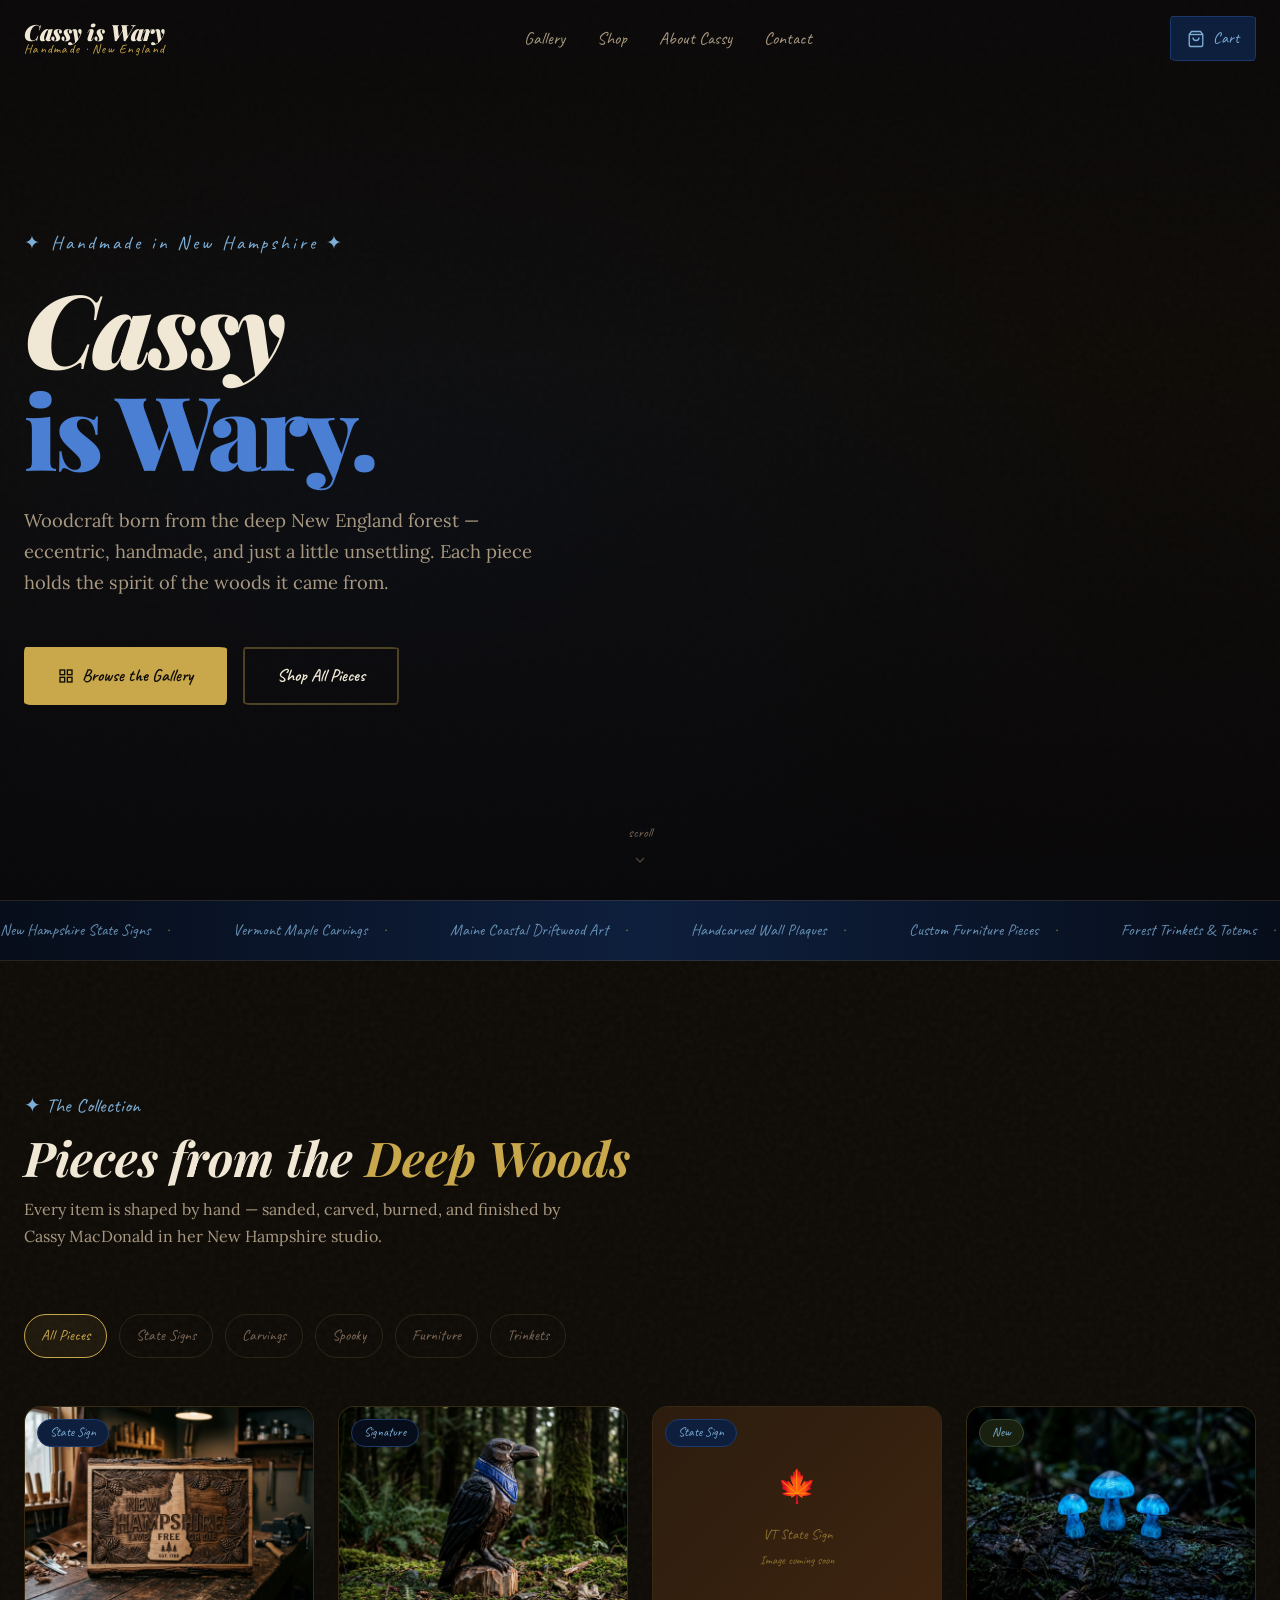
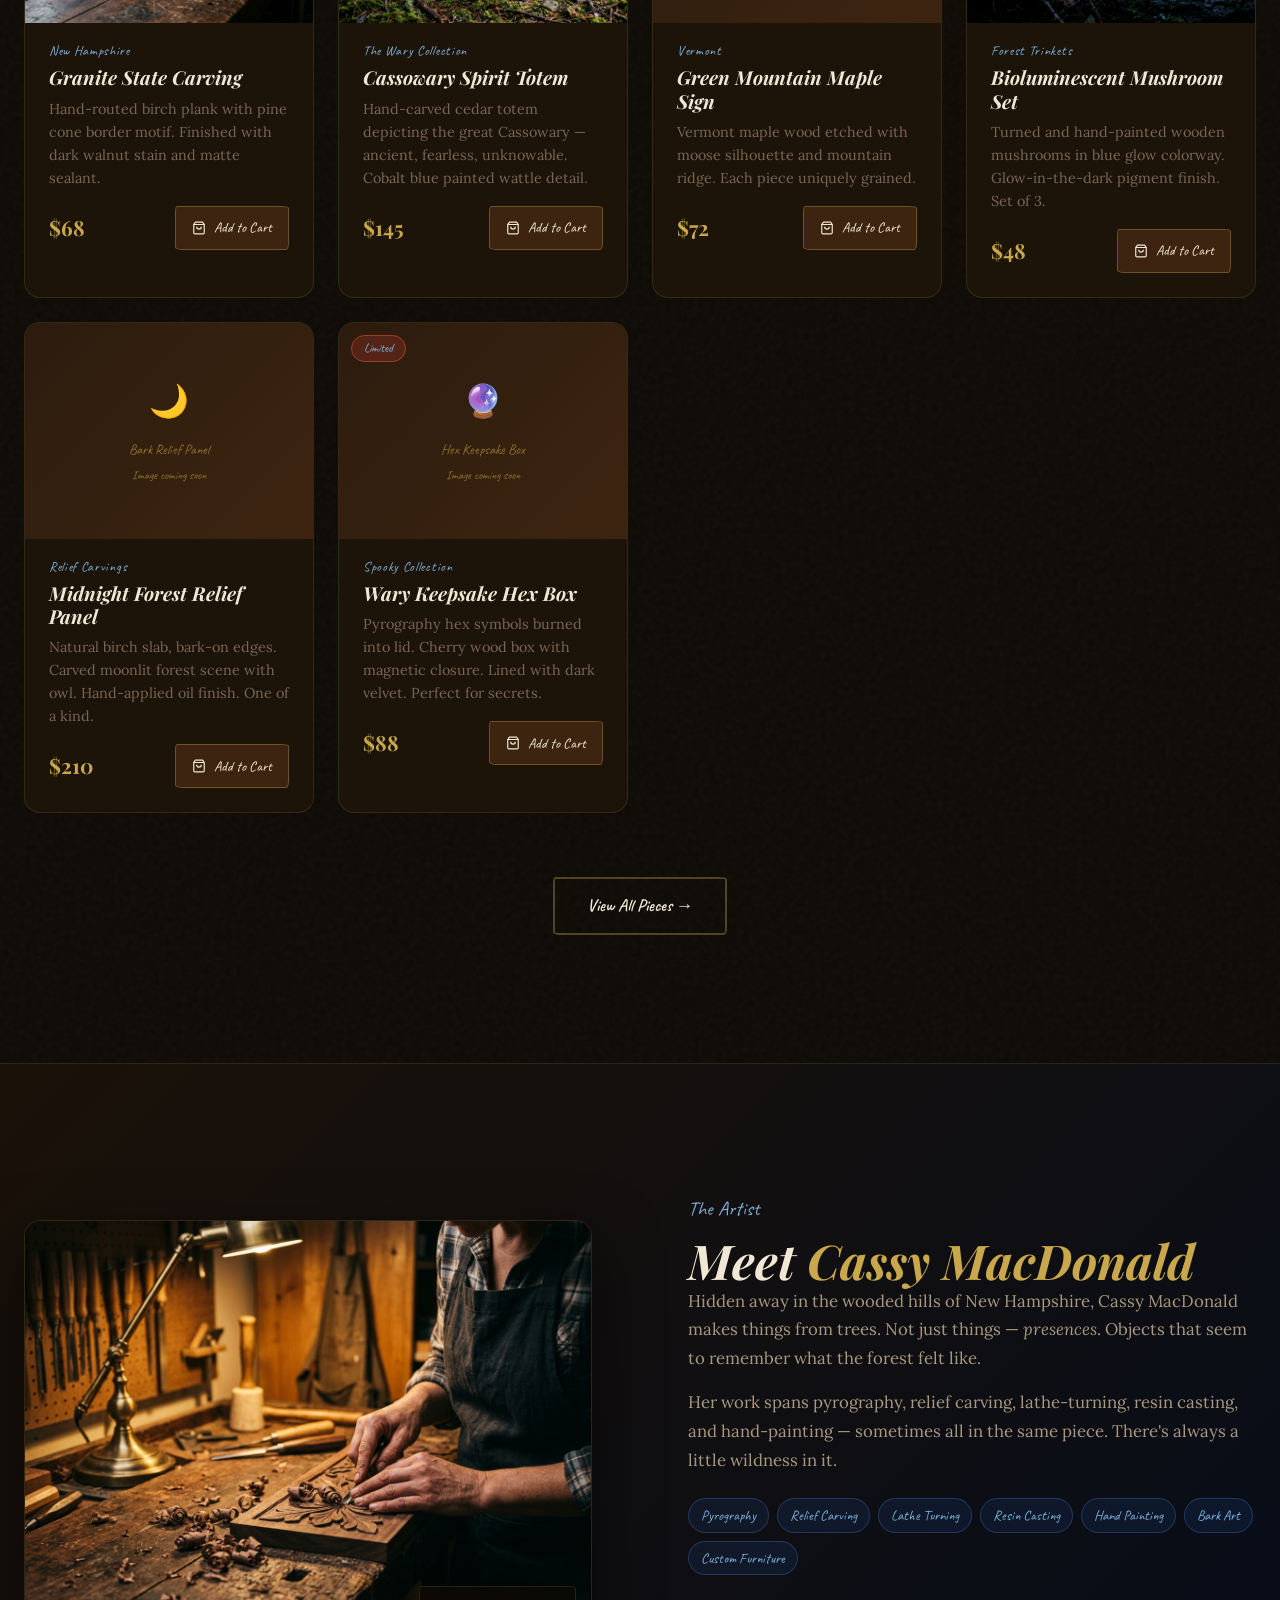
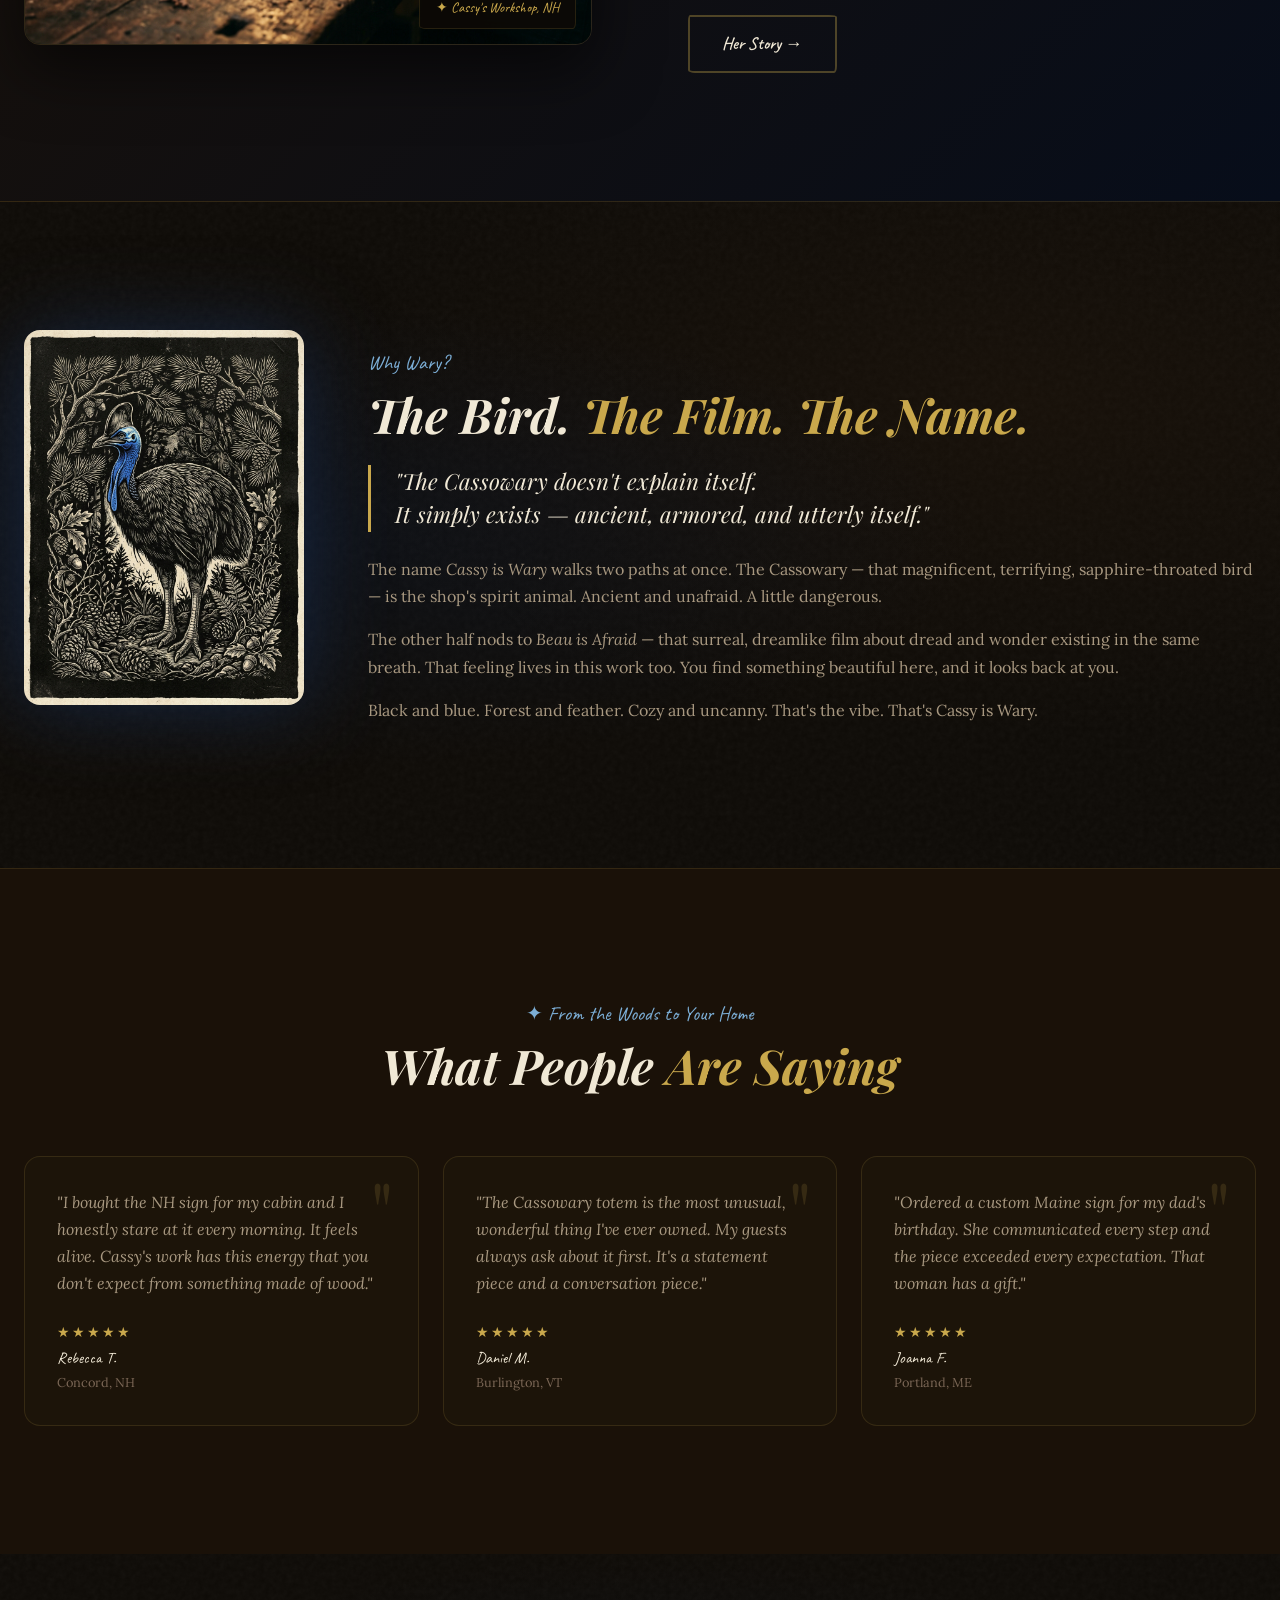
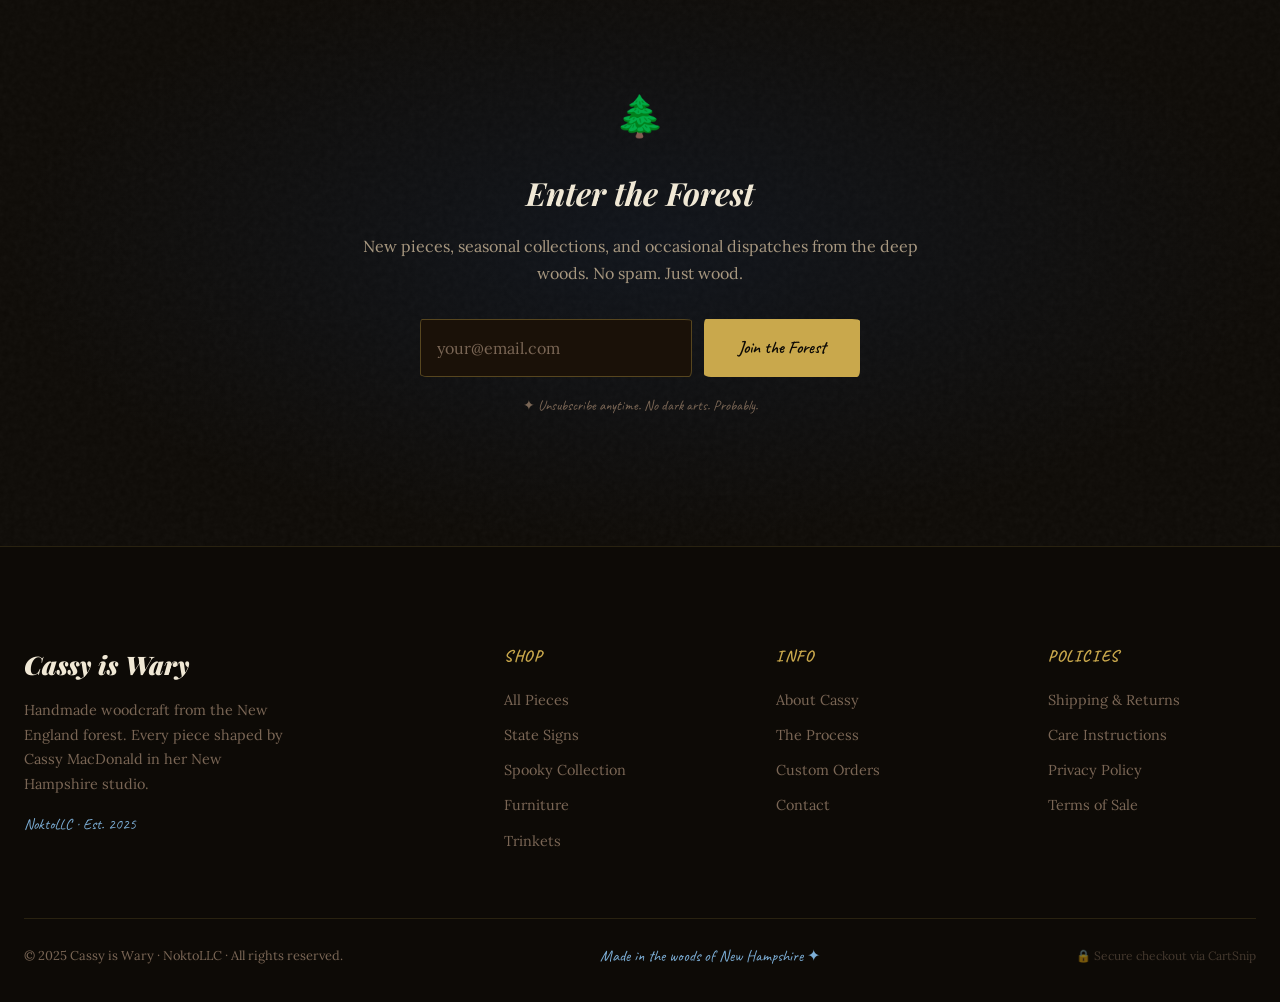
==== commit cfb0d4f7: "Fix image extensions from .webp to .jpeg Co-Authored-By: Claude Sonnet 4.6 <noreply@anthropic.com>" ====
--- a/index.html
+++ b/index.html
@@ -158,7 +158,7 @@
           <!-- Product 1 -->
           <article class="product-card animate-in" data-category="state-signs" role="listitem">
             <div class="product-card-img">
-              <img src="images/product-nh-sign.webp"
+              <img src="images/product-nh-sign.jpeg"
                    alt="Handcarved New Hampshire state sign in birch wood with pine cone border"
                    loading="lazy"
                    onerror="this.style.display='none';this.nextElementSibling.style.display='flex'">
@@ -191,7 +191,7 @@
           <!-- Product 2 -->
           <article class="product-card animate-in" data-category="spooky" role="listitem">
             <div class="product-card-img">
-              <img src="images/product-cassowary-totem.webp"
+              <img src="images/product-cassowary-totem.jpeg"
                    alt="Dark carved wooden Cassowary bird totem with blue painted details"
                    loading="lazy"
                    onerror="this.style.display='none';this.nextElementSibling.style.display='flex'">
@@ -224,7 +224,7 @@
           <!-- Product 3 -->
           <article class="product-card animate-in" data-category="state-signs" role="listitem">
             <div class="product-card-img">
-              <img src="images/product-vt-sign.webp"
+              <img src="images/product-vt-sign.jpeg"
                    alt="Vermont state sign carved from maple wood with moose silhouette"
                    loading="lazy"
                    onerror="this.style.display='none';this.nextElementSibling.style.display='flex'">
@@ -257,7 +257,7 @@
           <!-- Product 4 -->
           <article class="product-card animate-in" data-category="trinkets" role="listitem">
             <div class="product-card-img">
-              <img src="images/product-mushroom-set.webp"
+              <img src="images/product-mushroom-set.jpeg"
                    alt="Set of three hand-painted wooden mushroom figurines, glowing blue and white"
                    loading="lazy"
                    onerror="this.style.display='none';this.nextElementSibling.style.display='flex'">
@@ -290,7 +290,7 @@
           <!-- Product 5 -->
           <article class="product-card animate-in" data-category="carvings" role="listitem">
             <div class="product-card-img">
-              <img src="images/product-bark-relief.webp"
+              <img src="images/product-bark-relief.jpeg"
                    alt="Bark-on birch slab with carved forest scene relief, trees and moon"
                    loading="lazy"
                    onerror="this.style.display='none';this.nextElementSibling.style.display='flex'">
@@ -322,7 +322,7 @@
           <!-- Product 6 -->
           <article class="product-card animate-in" data-category="spooky" role="listitem">
             <div class="product-card-img">
-              <img src="images/product-hex-box.webp"
+              <img src="images/product-hex-box.jpeg"
                    alt="Small carved wooden hex box with geometric moon and eye symbols burned into lid"
                    loading="lazy"
                    onerror="this.style.display='none';this.nextElementSibling.style.display='flex'">
@@ -367,7 +367,7 @@
       <div class="container">
         <div class="about-grid">
           <div class="about-img-wrap animate-in">
-            <img src="images/about-workshop.webp"
+            <img src="images/about-workshop.jpeg"
                  alt="Cassy MacDonald at her workbench, hands shaping a carved piece by warm lamplight"
                  loading="lazy"
                  onerror="this.style.display='none'">
@@ -408,7 +408,7 @@
       <div class="container">
         <div class="lore-inner">
           <div class="lore-bird-img animate-in">
-            <img src="images/cassowary-art.webp"
+            <img src="images/cassowary-art.jpeg"
                  alt="A cassowary bird rendered in woodcut print style, black with vivid cobalt blue neck wattle, surrounded by dark pine branches"
                  loading="lazy"
                  onerror="this.style.display='none'">
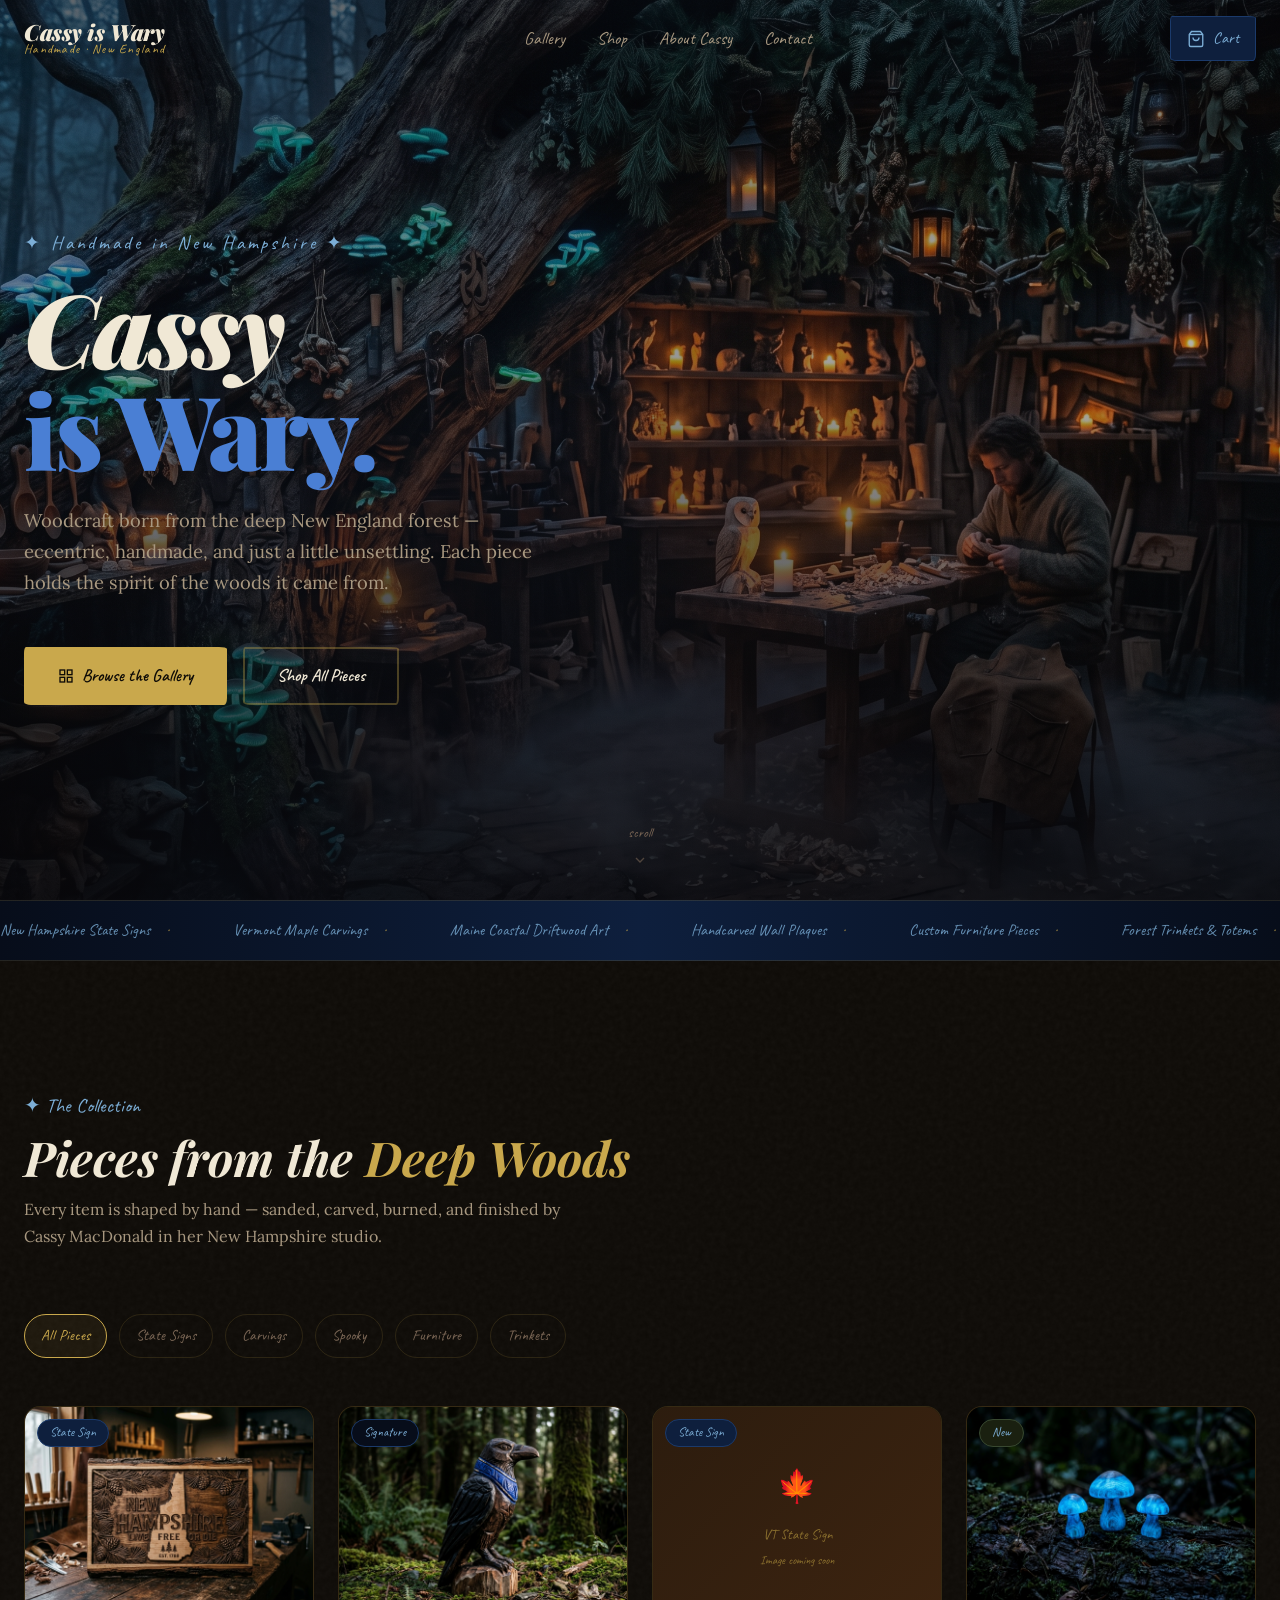
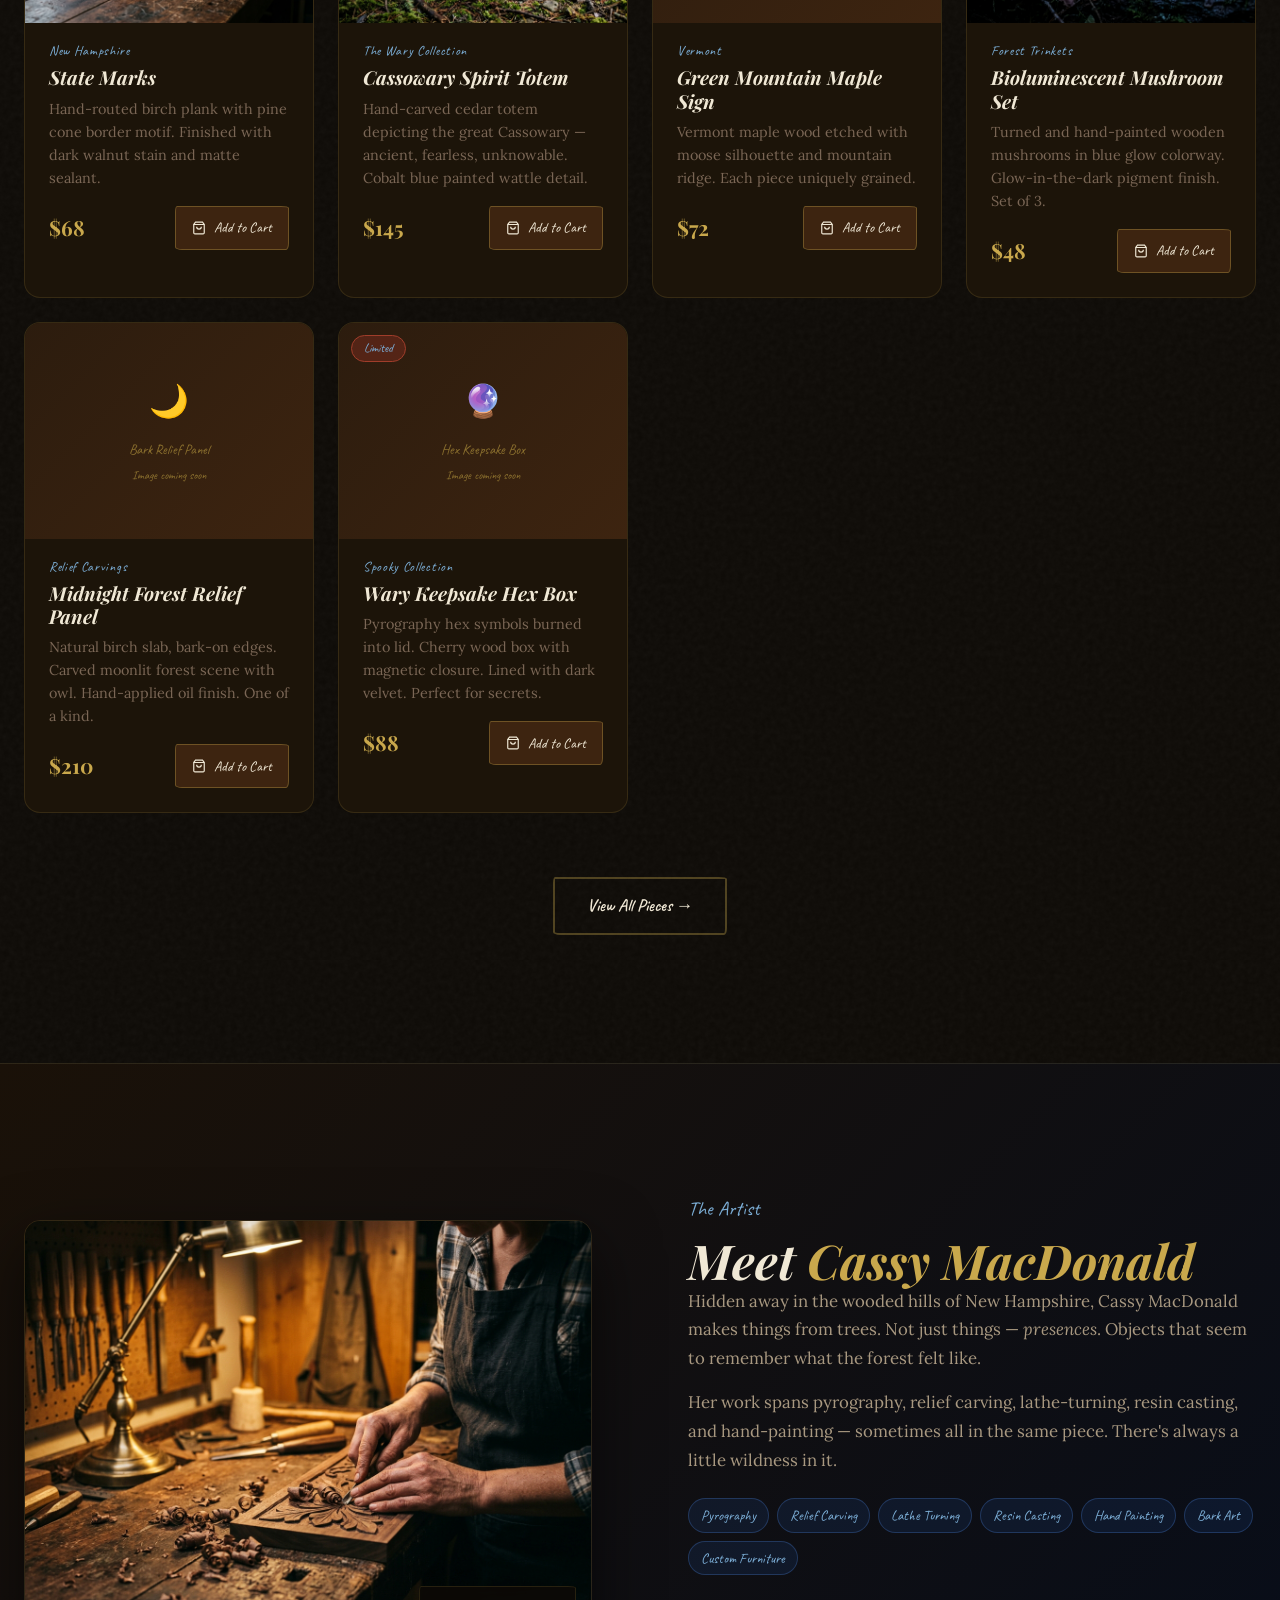
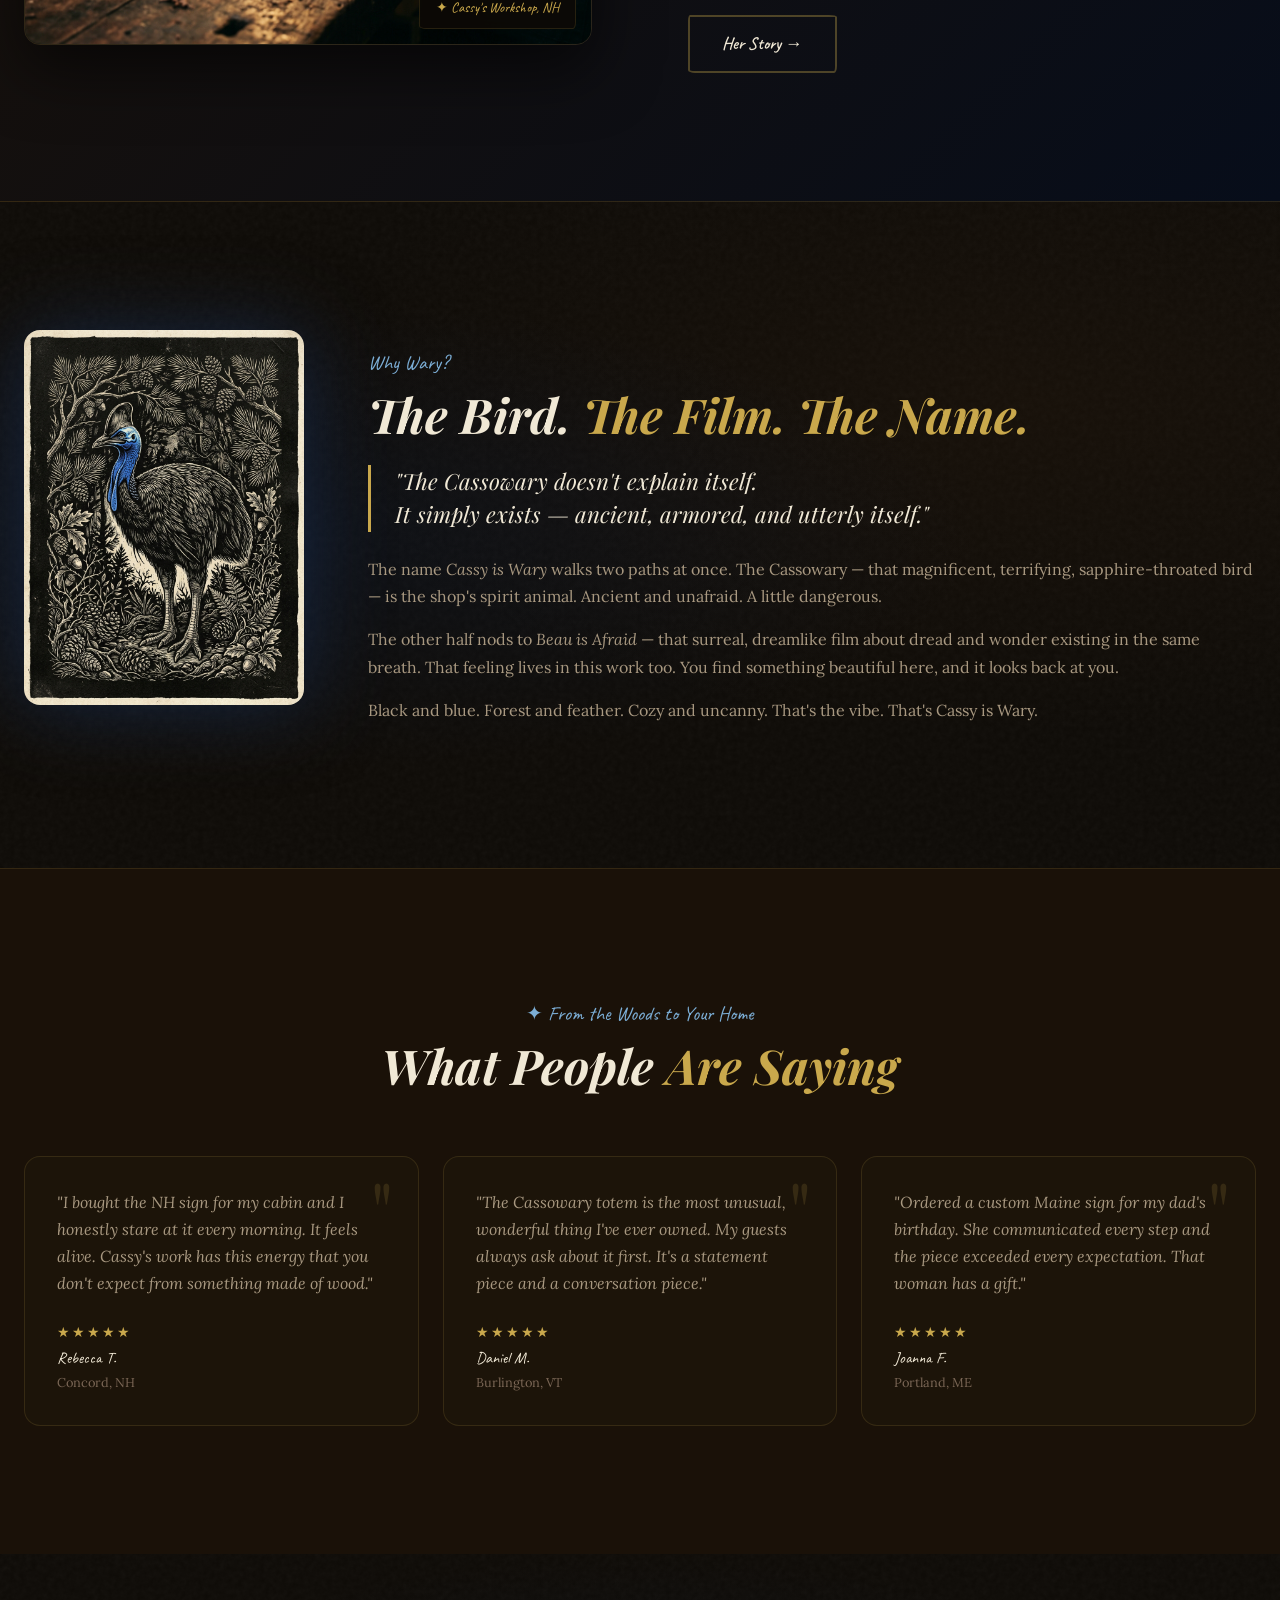
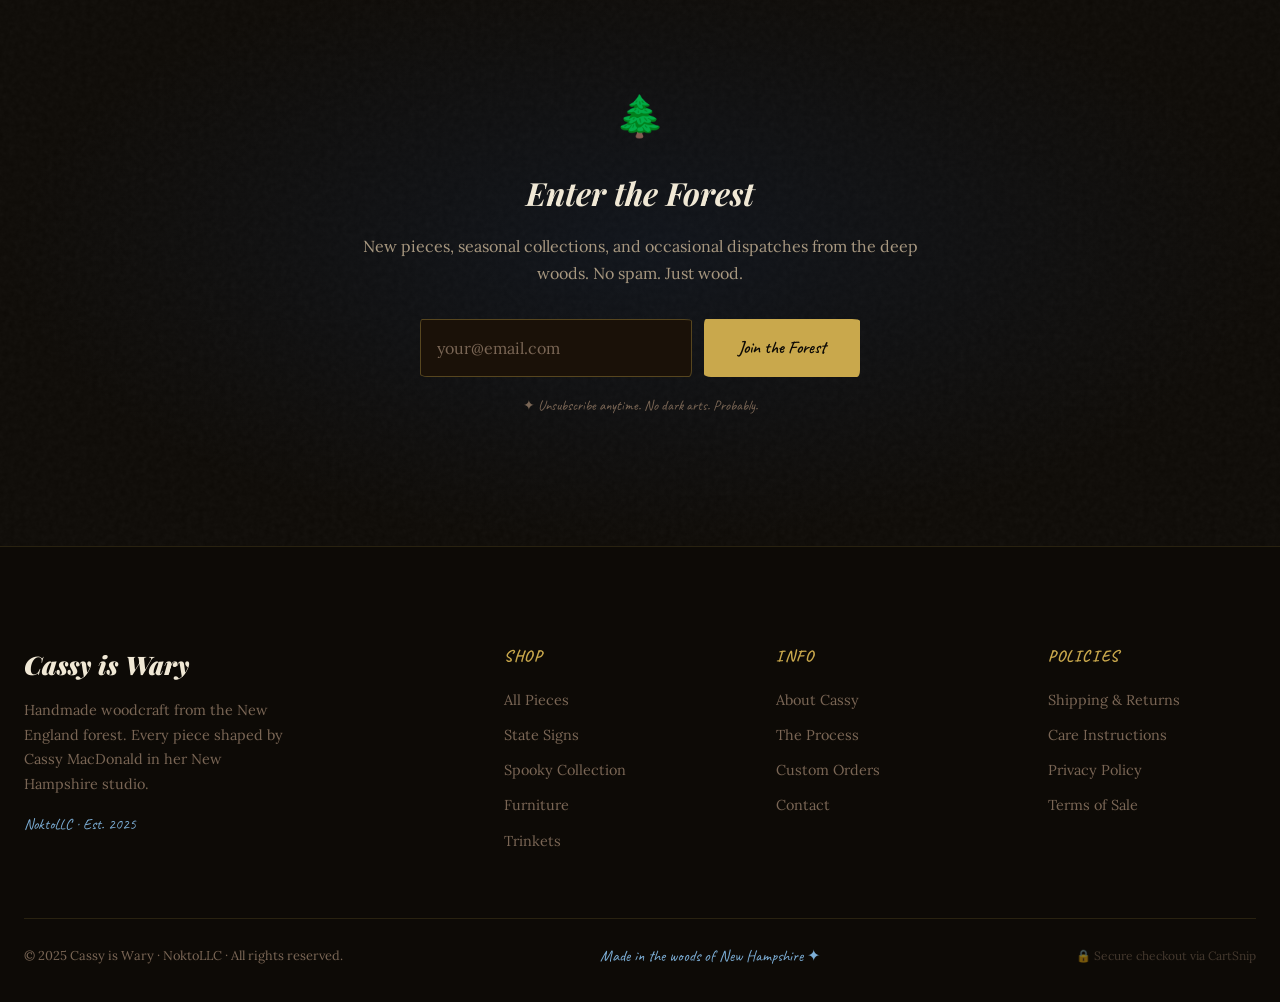
==== commit 6b48be53: "Rename NH product from Granite State Carving to State Marks Co-Authored-By: Claude Sonnet 4.6 <norep" ====
--- a/index.html
+++ b/index.html
@@ -172,7 +172,7 @@
             </div>
             <div class="product-card-body">
               <span class="product-state">New Hampshire</span>
-              <h3 class="product-name">Granite State Carving</h3>
+              <h3 class="product-name">State Marks</h3>
               <p class="product-desc">Hand-routed birch plank with pine cone border motif. Finished with dark walnut stain and matte sealant.</p>
               <div class="product-footer">
                 <span class="product-price">$68</span>
--- a/css/main.css
+++ b/css/main.css
@@ -256,7 +256,7 @@
 .hero-bg {
   position: absolute;
   inset: 0;
-  background-image: url('../images/hero-bg.webp');
+  background-image: url('../images/hero-bg.jpeg');
   background-size: cover;
   background-position: center 30%;
   transform: scale(1.05);
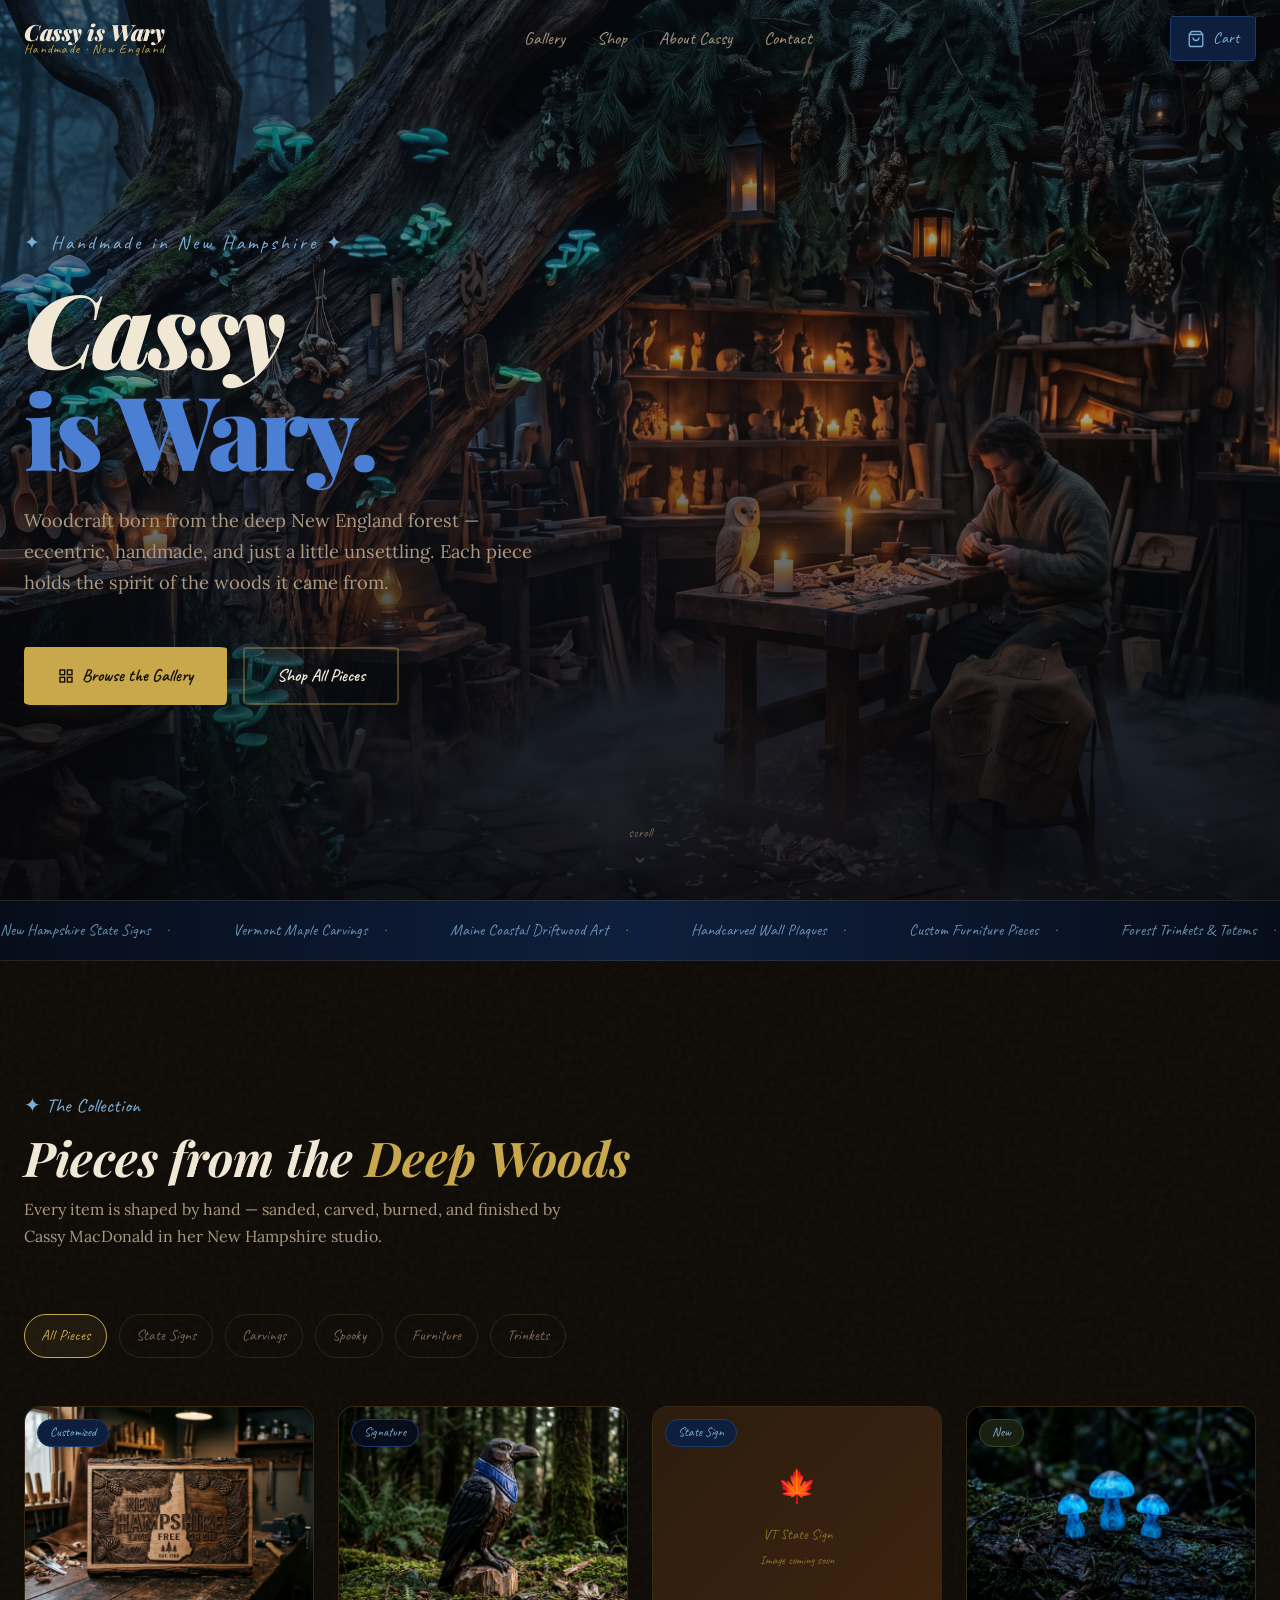
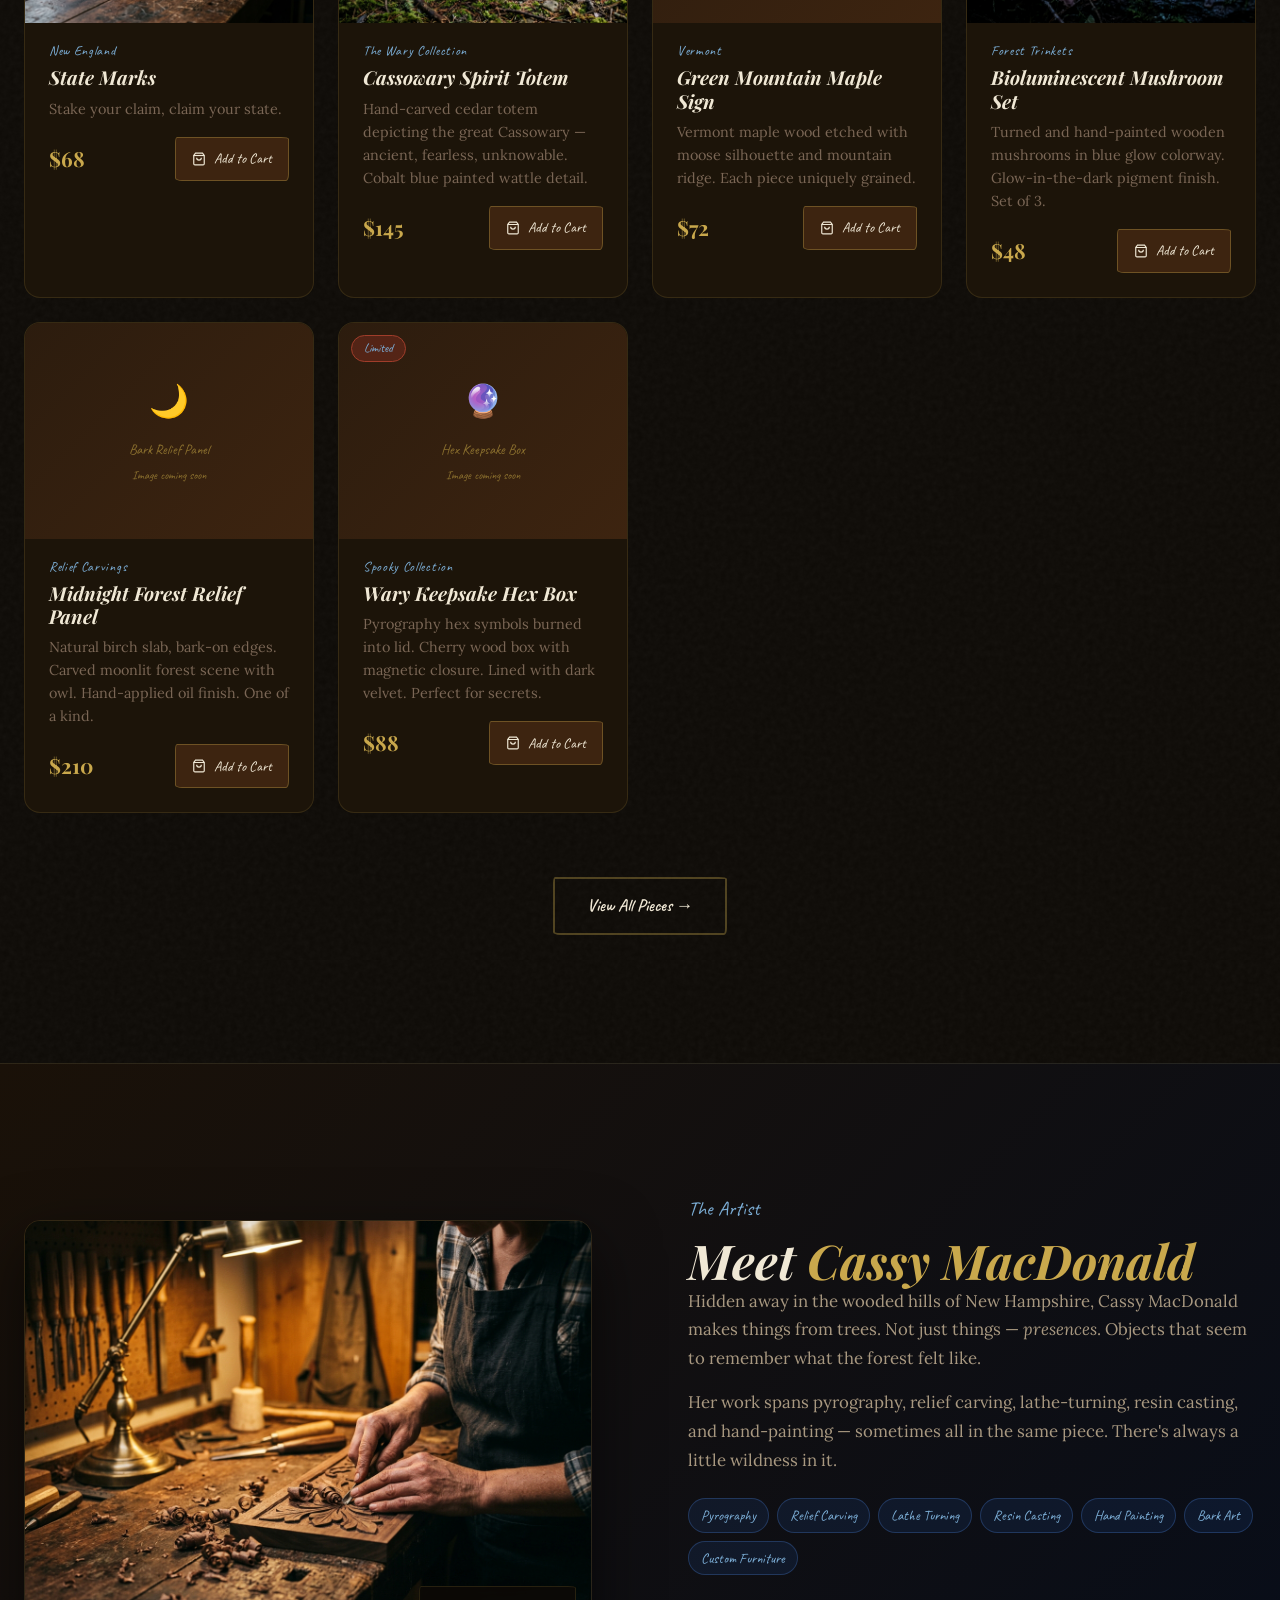
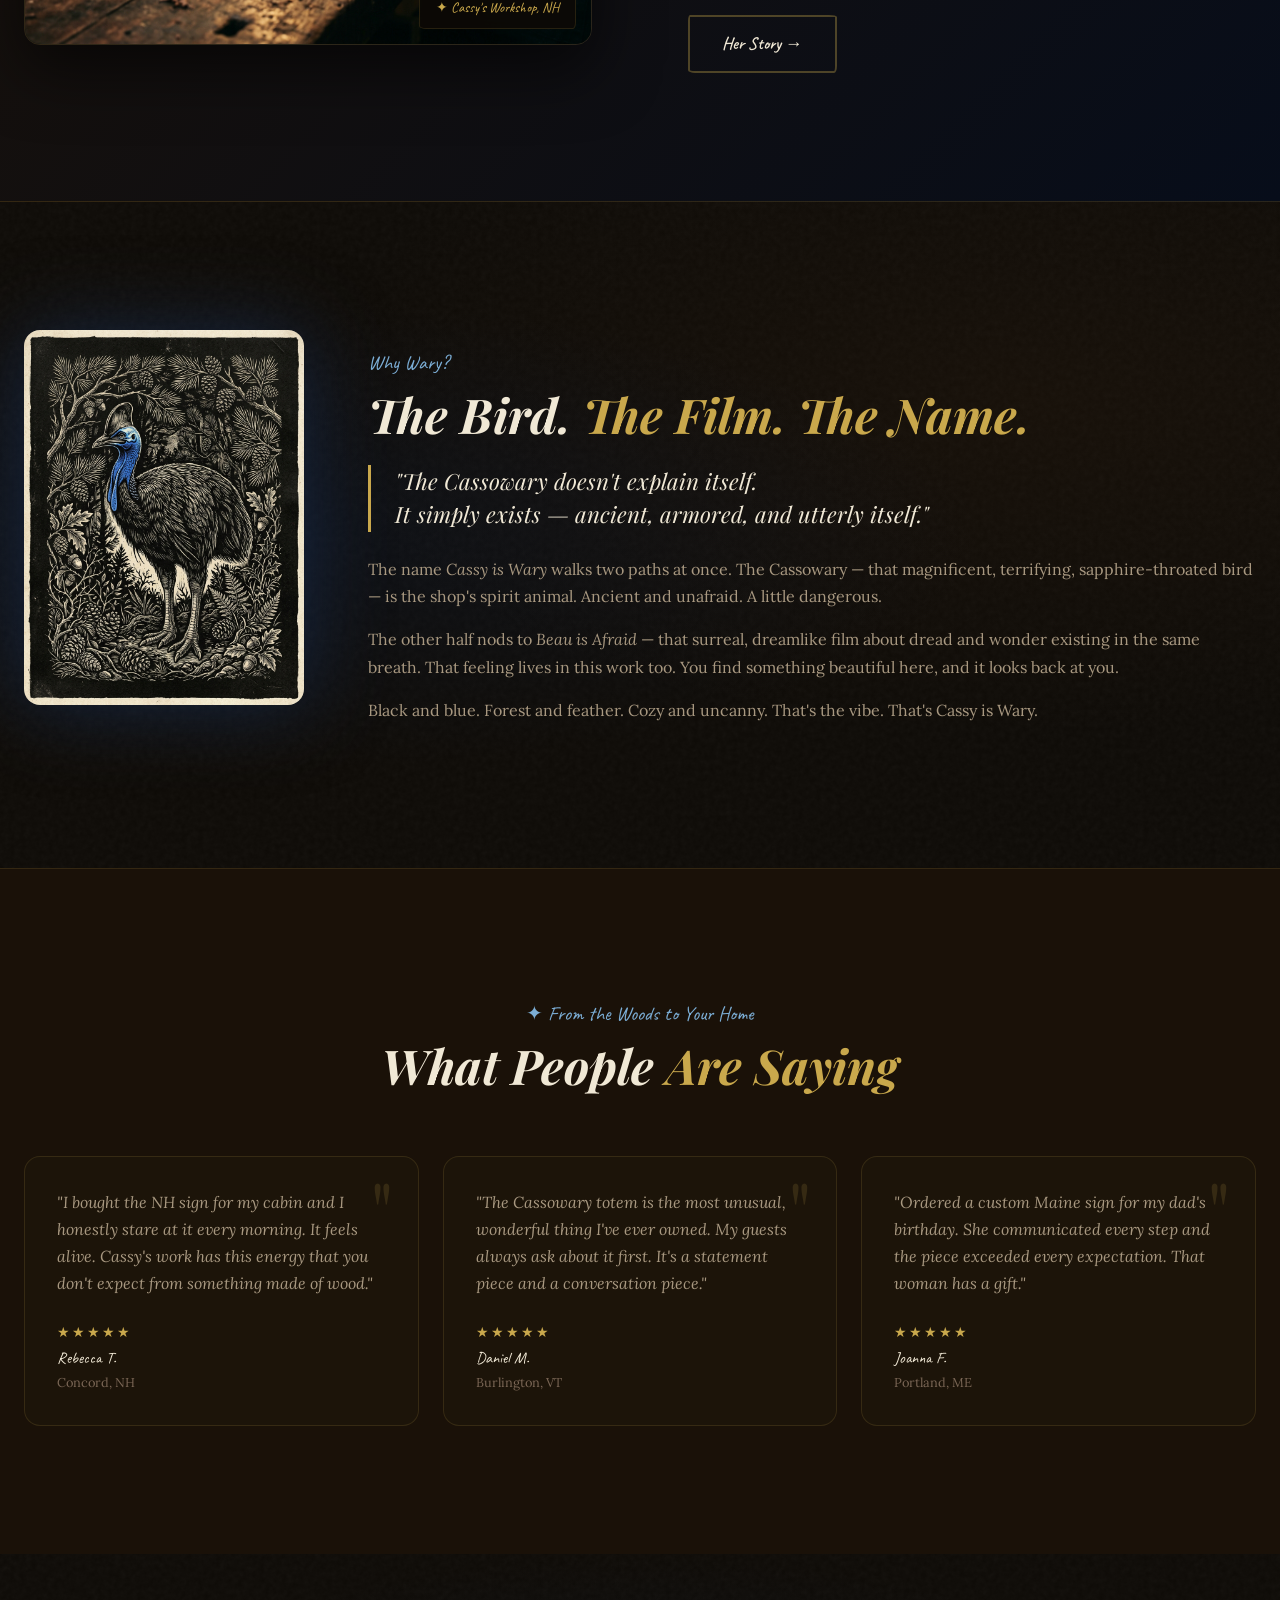
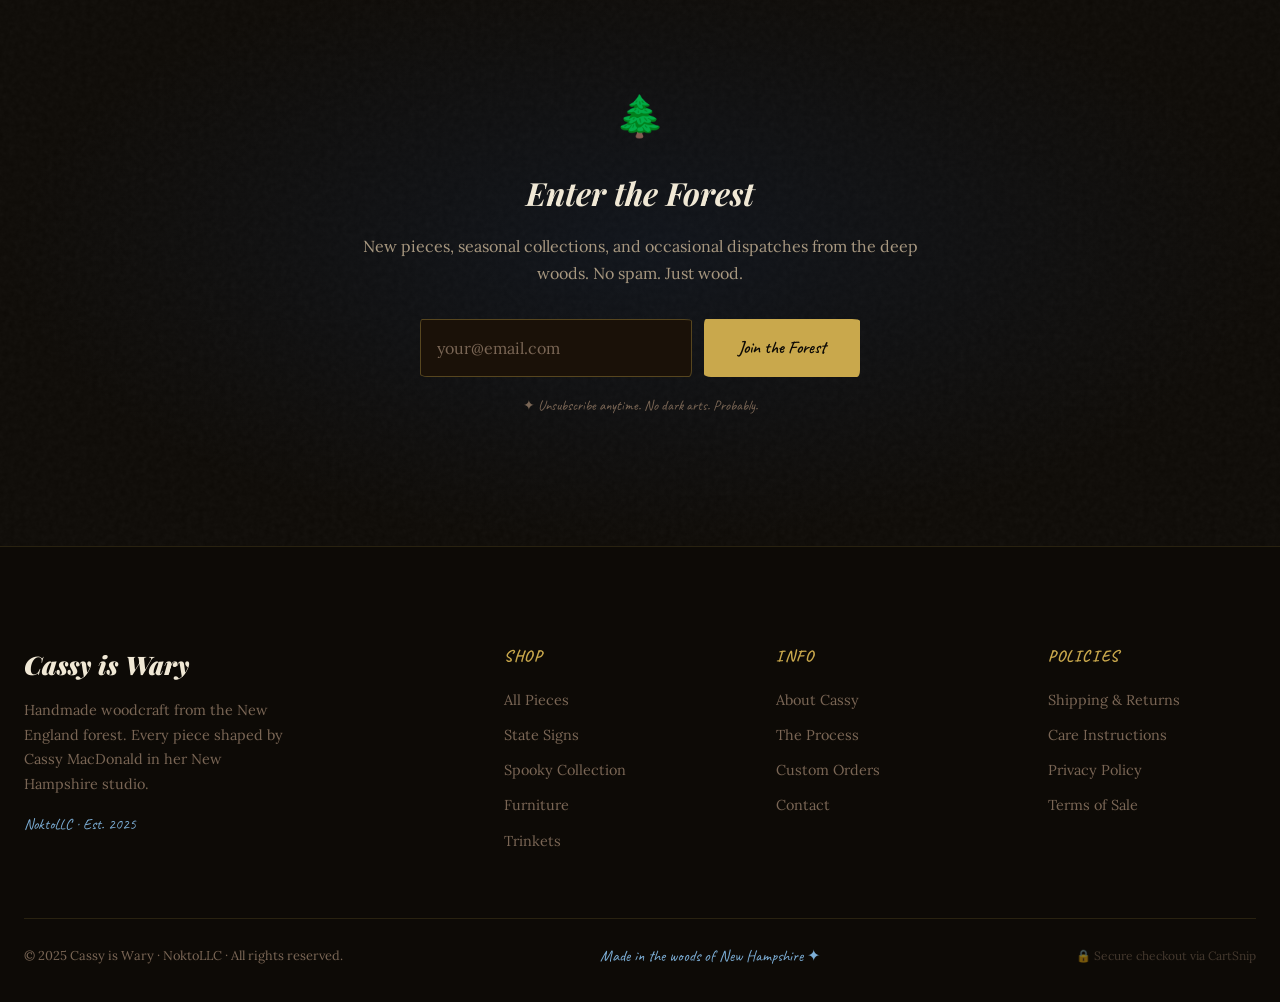
==== commit f0789e19: "Update State Marks product card copy - Badge: State Sign → Customized - Region: New Hampshire → New " ====
--- a/index.html
+++ b/index.html
@@ -168,12 +168,12 @@
                   NH State Sign<br><small>Image coming soon</small>
                 </div>
               </div>
-              <span class="product-badge">State Sign</span>
+              <span class="product-badge">Customized</span>
             </div>
             <div class="product-card-body">
-              <span class="product-state">New Hampshire</span>
+              <span class="product-state">New England</span>
               <h3 class="product-name">State Marks</h3>
-              <p class="product-desc">Hand-routed birch plank with pine cone border motif. Finished with dark walnut stain and matte sealant.</p>
+              <p class="product-desc">Stake your claim, claim your state.</p>
               <div class="product-footer">
                 <span class="product-price">$68</span>
                 <button class="add-to-cart-btn" data-product-id="nh-sign-001" aria-label="Add Granite State Carving to cart">
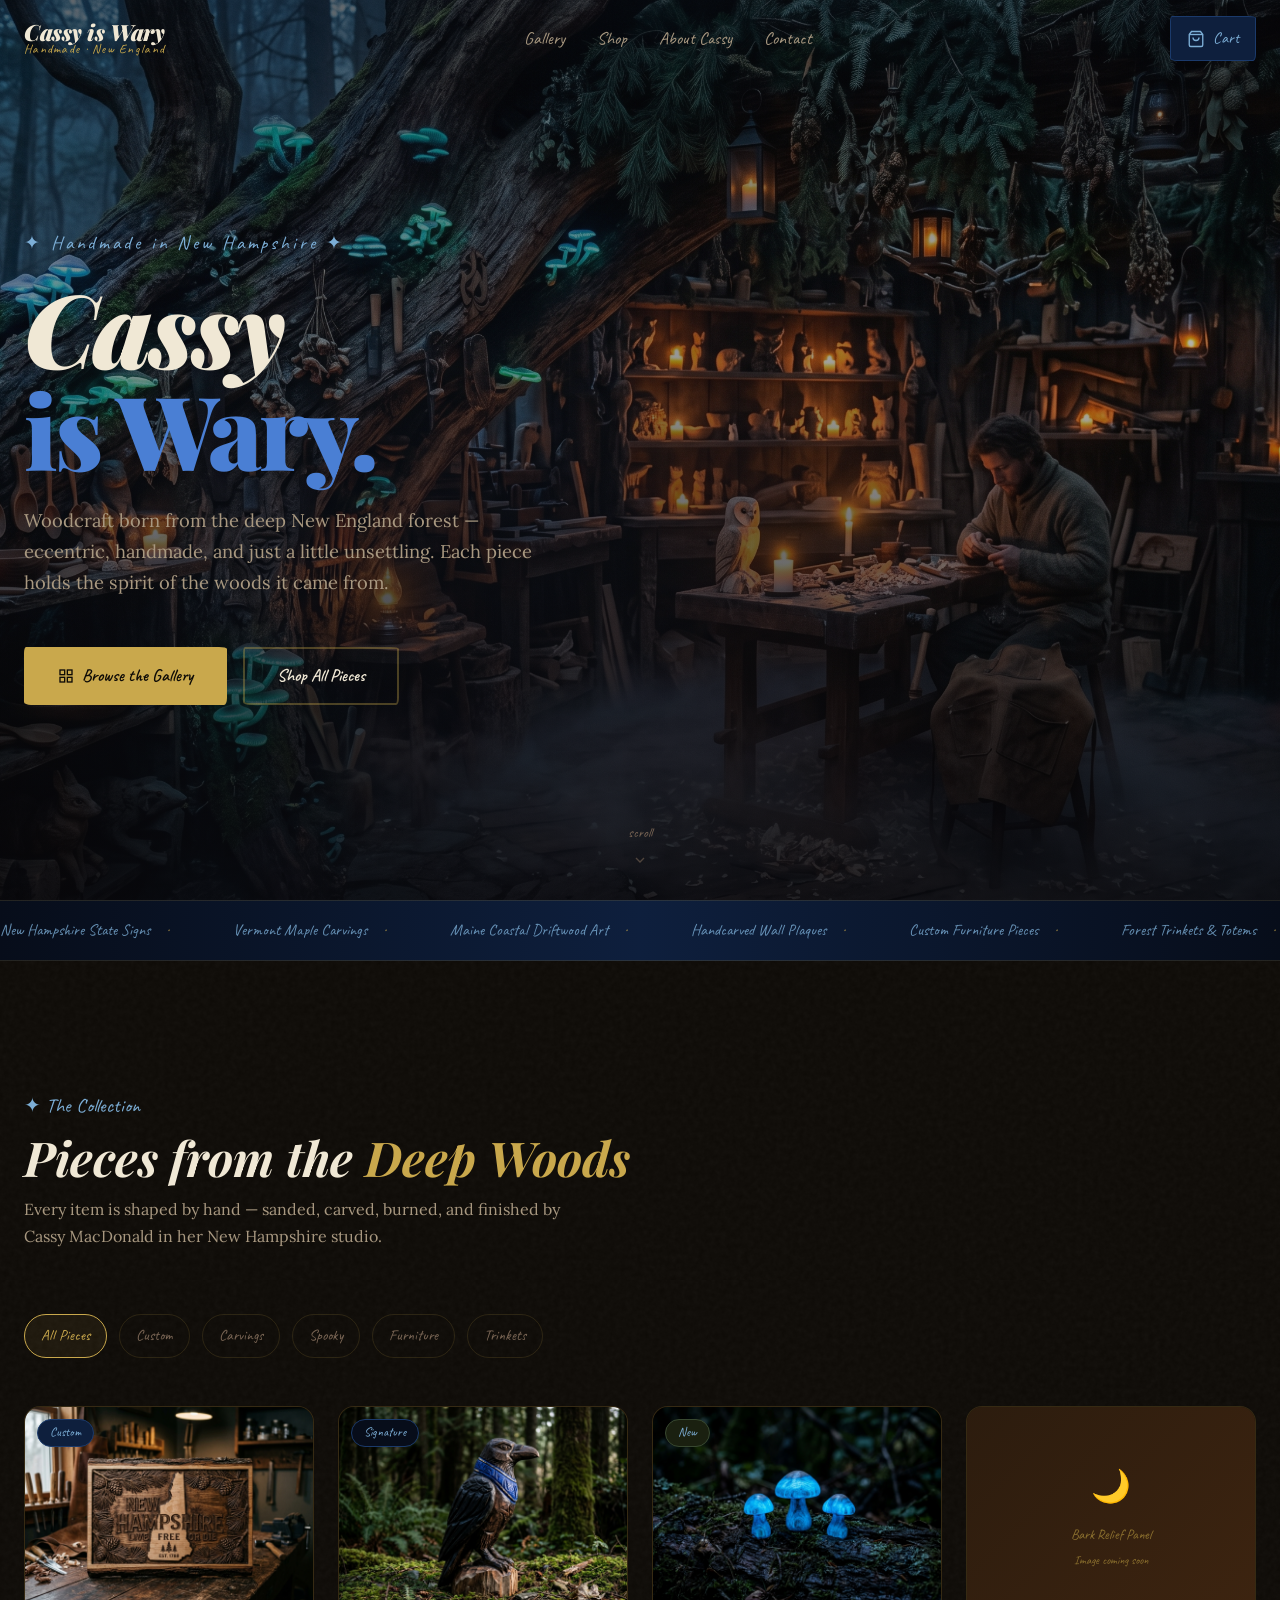
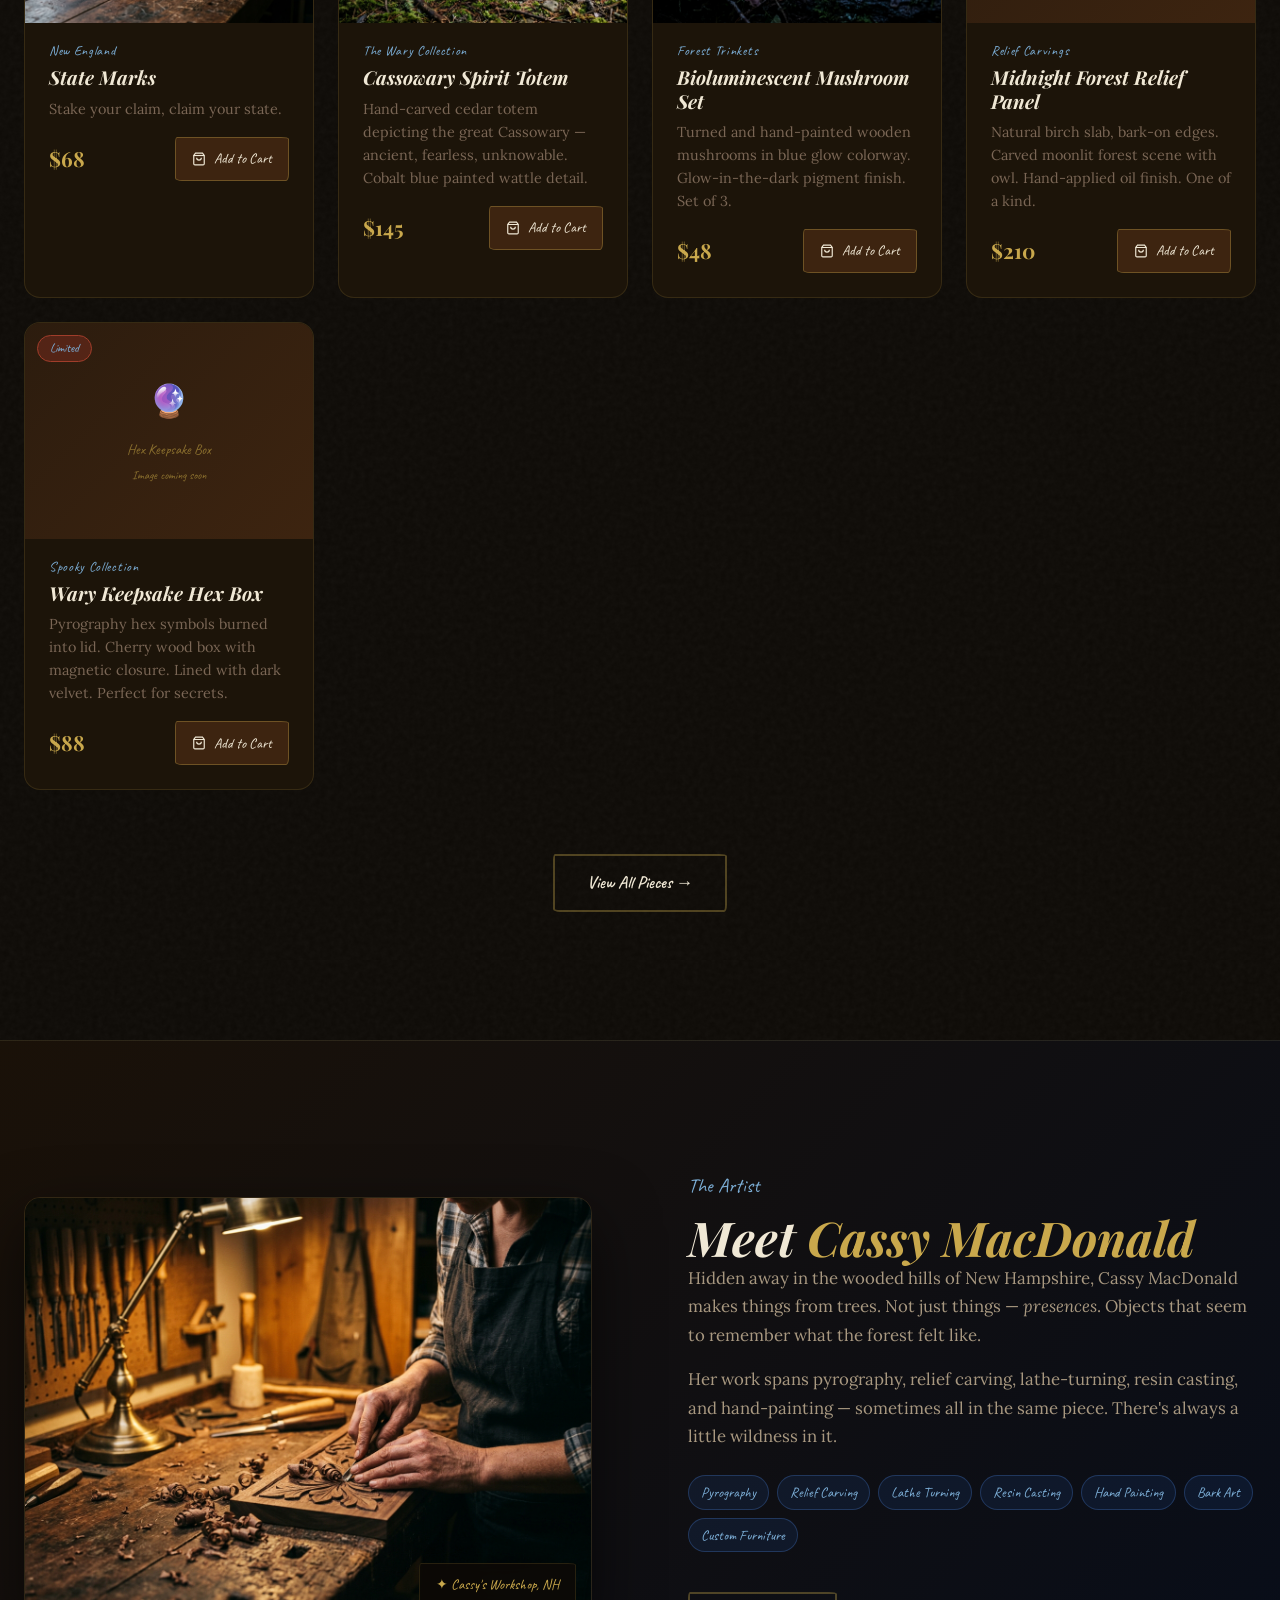
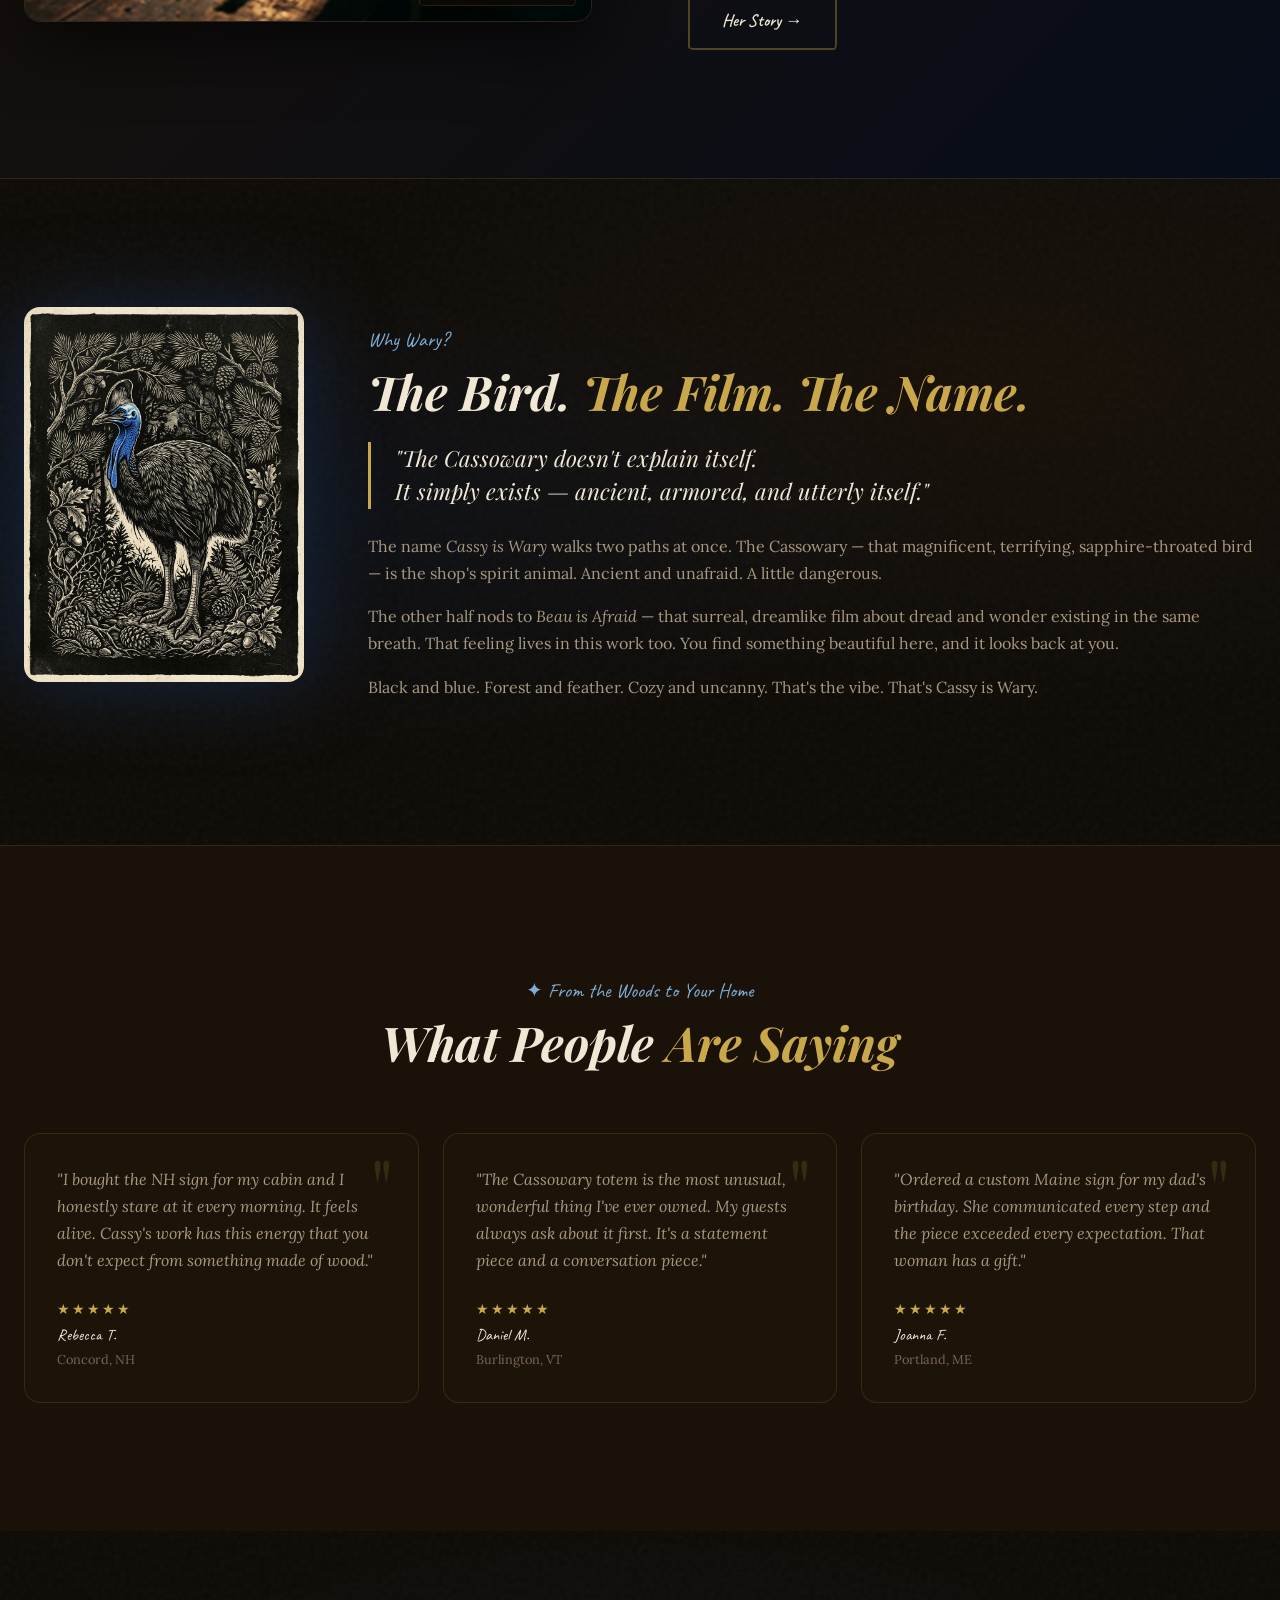
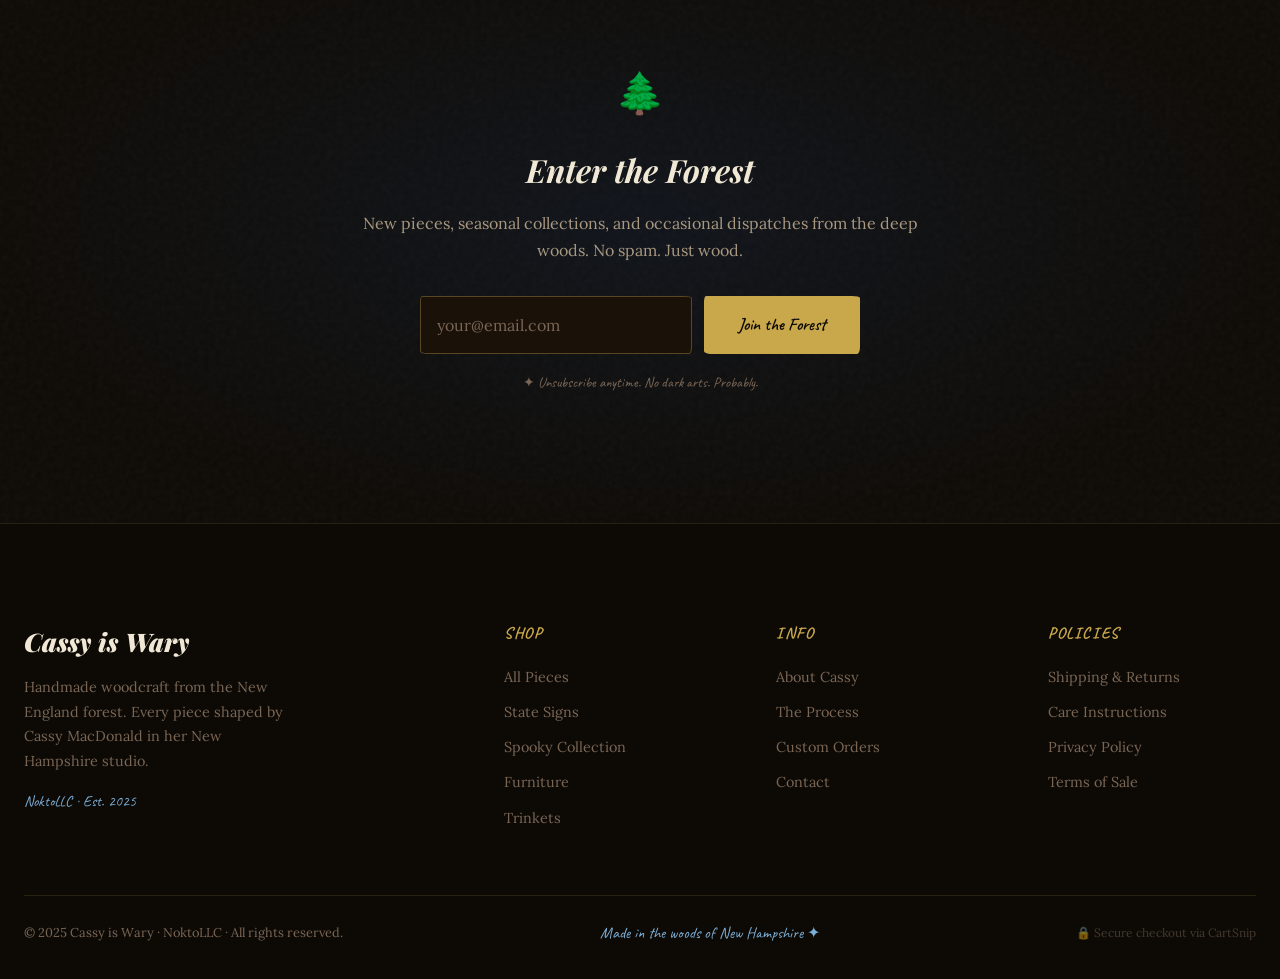
==== commit 6a52b0f6: "Restructure State Signs category to Custom - Rename category filter: State Signs → Custom - State Ma" ====
--- a/index.html
+++ b/index.html
@@ -145,7 +145,7 @@
         <!-- Filters -->
         <div class="product-filters" role="group" aria-label="Filter products">
           <button class="filter-btn active" data-filter="all">All Pieces</button>
-          <button class="filter-btn" data-filter="state-signs">State Signs</button>
+          <button class="filter-btn" data-filter="custom">Custom</button>
           <button class="filter-btn" data-filter="carvings">Carvings</button>
           <button class="filter-btn" data-filter="spooky">Spooky</button>
           <button class="filter-btn" data-filter="furniture">Furniture</button>
@@ -156,7 +156,7 @@
         <div class="products-grid" role="list">
 
           <!-- Product 1 -->
-          <article class="product-card animate-in" data-category="state-signs" role="listitem">
+          <article class="product-card animate-in" data-category="custom" role="listitem">
             <div class="product-card-img">
               <img src="images/product-nh-sign.jpeg"
                    alt="Handcarved New Hampshire state sign in birch wood with pine cone border"
@@ -168,7 +168,7 @@
                   NH State Sign<br><small>Image coming soon</small>
                 </div>
               </div>
-              <span class="product-badge">Customized</span>
+              <span class="product-badge">Custom</span>
             </div>
             <div class="product-card-body">
               <span class="product-state">New England</span>
@@ -210,39 +210,6 @@
               <div class="product-footer">
                 <span class="product-price">$145</span>
                 <button class="add-to-cart-btn" data-product-id="cassowary-totem-001" aria-label="Add Cassowary Spirit Totem to cart">
-                  <svg width="14" height="14" viewBox="0 0 24 24" fill="none" stroke="currentColor" stroke-width="2" aria-hidden="true">
-                    <path d="M6 2L3 6v14a2 2 0 002 2h14a2 2 0 002-2V6l-3-4z"/>
-                    <line x1="3" y1="6" x2="21" y2="6"/>
-                    <path d="M16 10a4 4 0 01-8 0"/>
-                  </svg>
-                  Add to Cart
-                </button>
-              </div>
-            </div>
-          </article>
-
-          <!-- Product 3 -->
-          <article class="product-card animate-in" data-category="state-signs" role="listitem">
-            <div class="product-card-img">
-              <img src="images/product-vt-sign.jpeg"
-                   alt="Vermont state sign carved from maple wood with moose silhouette"
-                   loading="lazy"
-                   onerror="this.style.display='none';this.nextElementSibling.style.display='flex'">
-              <div class="product-img-placeholder" style="display:none">
-                <div>
-                  <div style="font-size:2rem;margin-bottom:8px">🍁</div>
-                  VT State Sign<br><small>Image coming soon</small>
-                </div>
-              </div>
-              <span class="product-badge">State Sign</span>
-            </div>
-            <div class="product-card-body">
-              <span class="product-state">Vermont</span>
-              <h3 class="product-name">Green Mountain Maple Sign</h3>
-              <p class="product-desc">Vermont maple wood etched with moose silhouette and mountain ridge. Each piece uniquely grained.</p>
-              <div class="product-footer">
-                <span class="product-price">$72</span>
-                <button class="add-to-cart-btn" data-product-id="vt-sign-001" aria-label="Add Green Mountain Maple Sign to cart">
                   <svg width="14" height="14" viewBox="0 0 24 24" fill="none" stroke="currentColor" stroke-width="2" aria-hidden="true">
                     <path d="M6 2L3 6v14a2 2 0 002 2h14a2 2 0 002-2V6l-3-4z"/>
                     <line x1="3" y1="6" x2="21" y2="6"/>
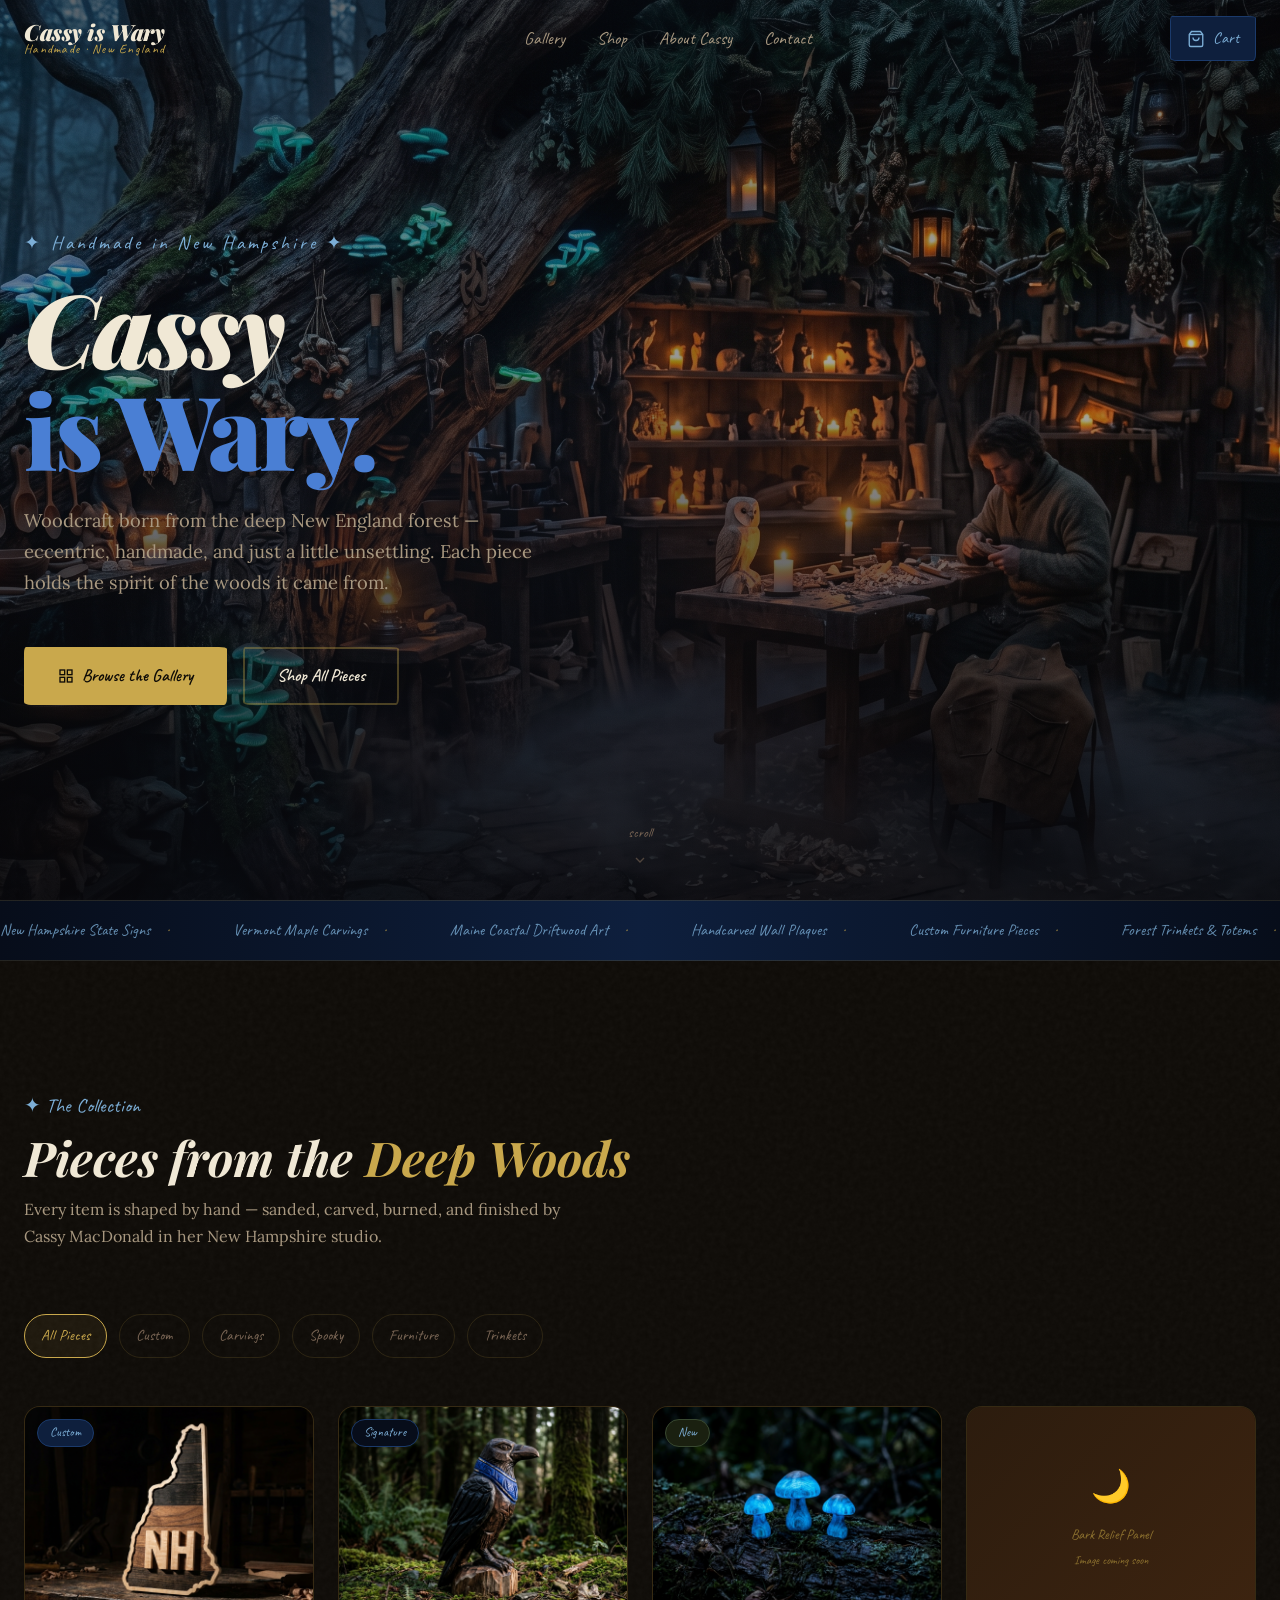
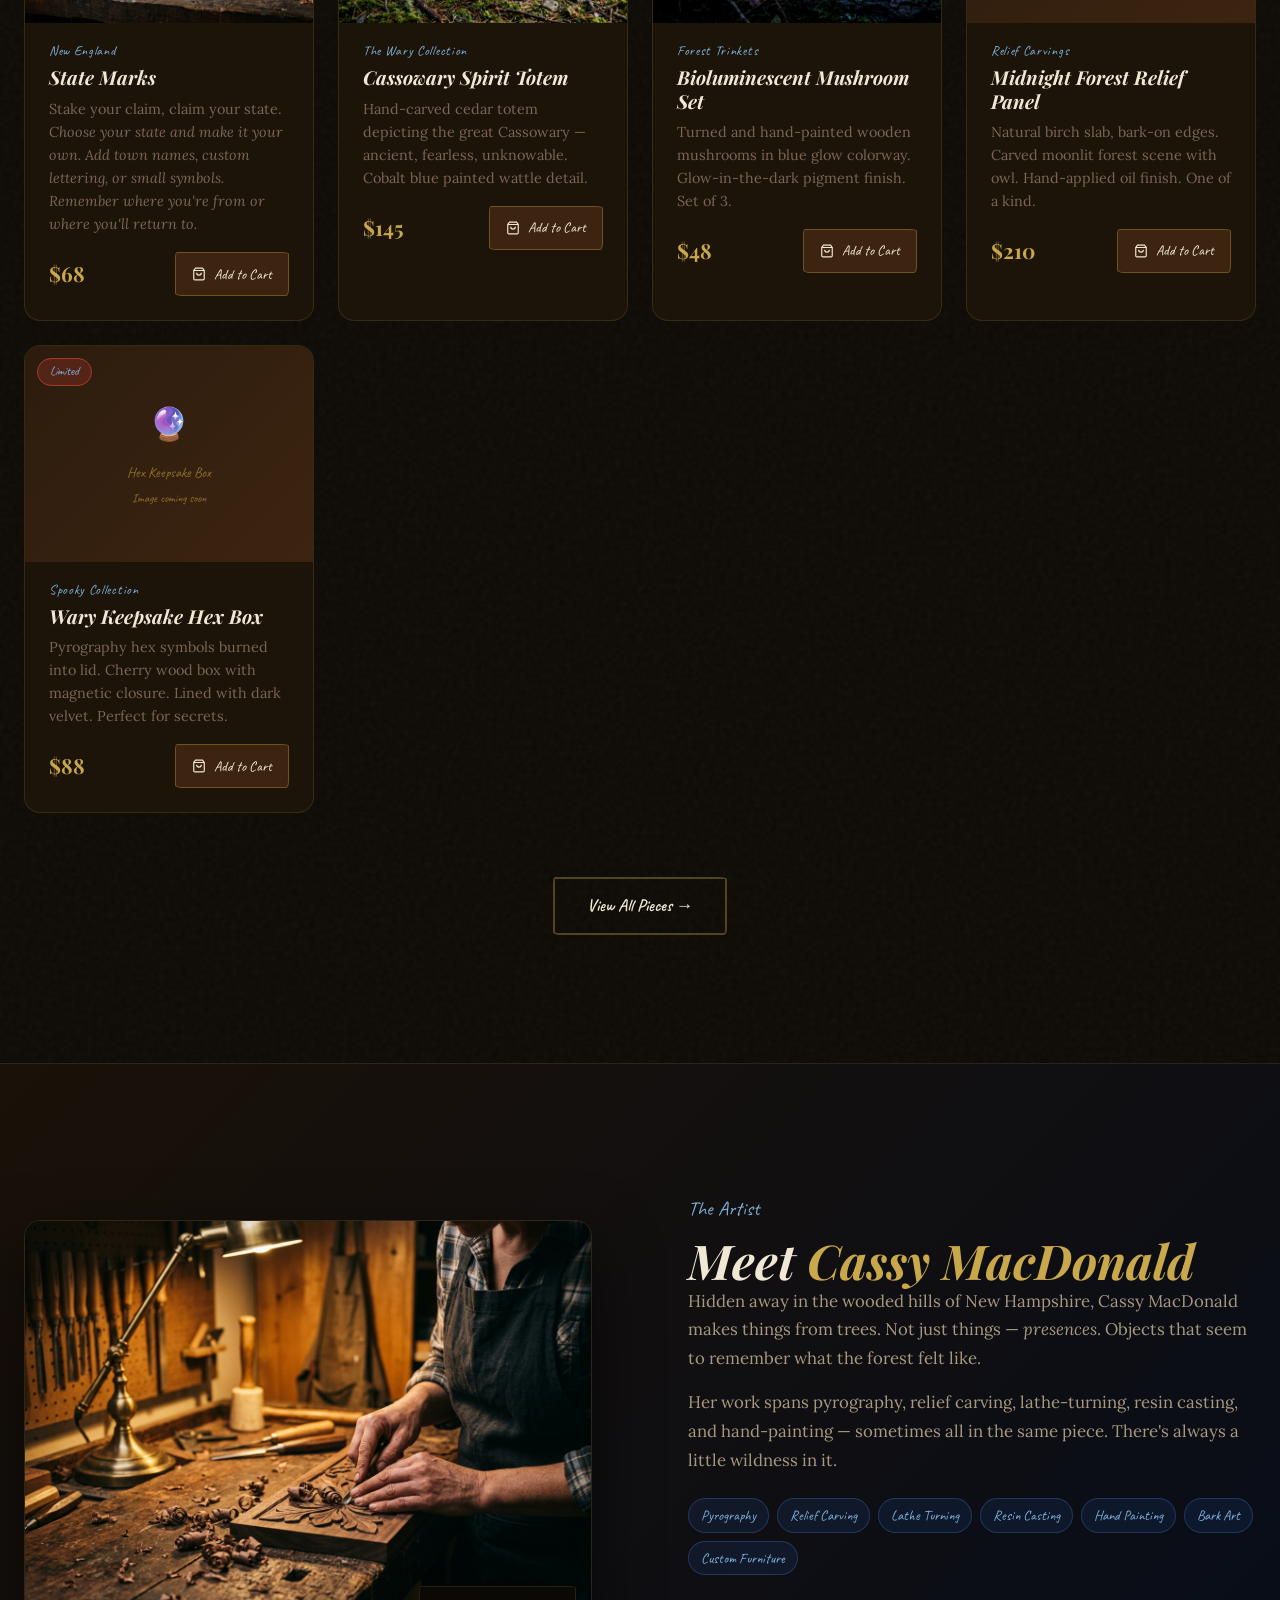
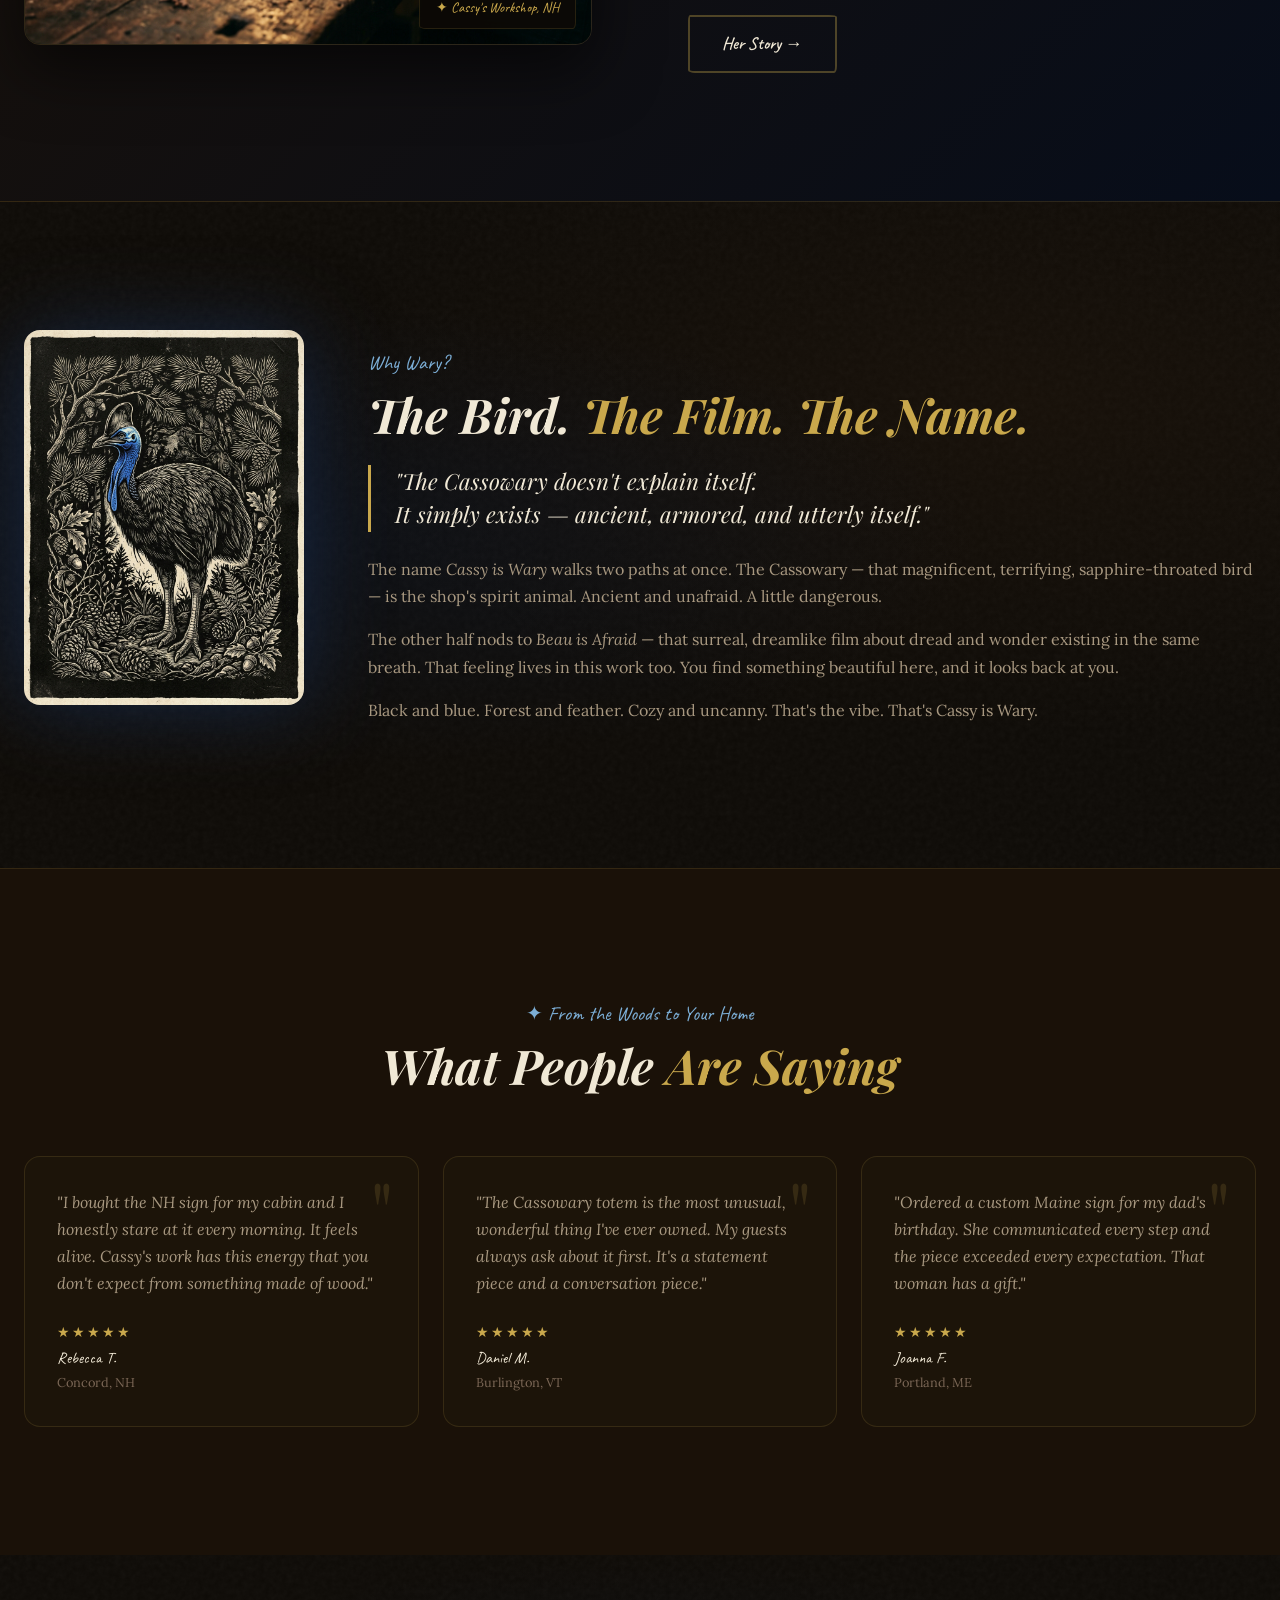
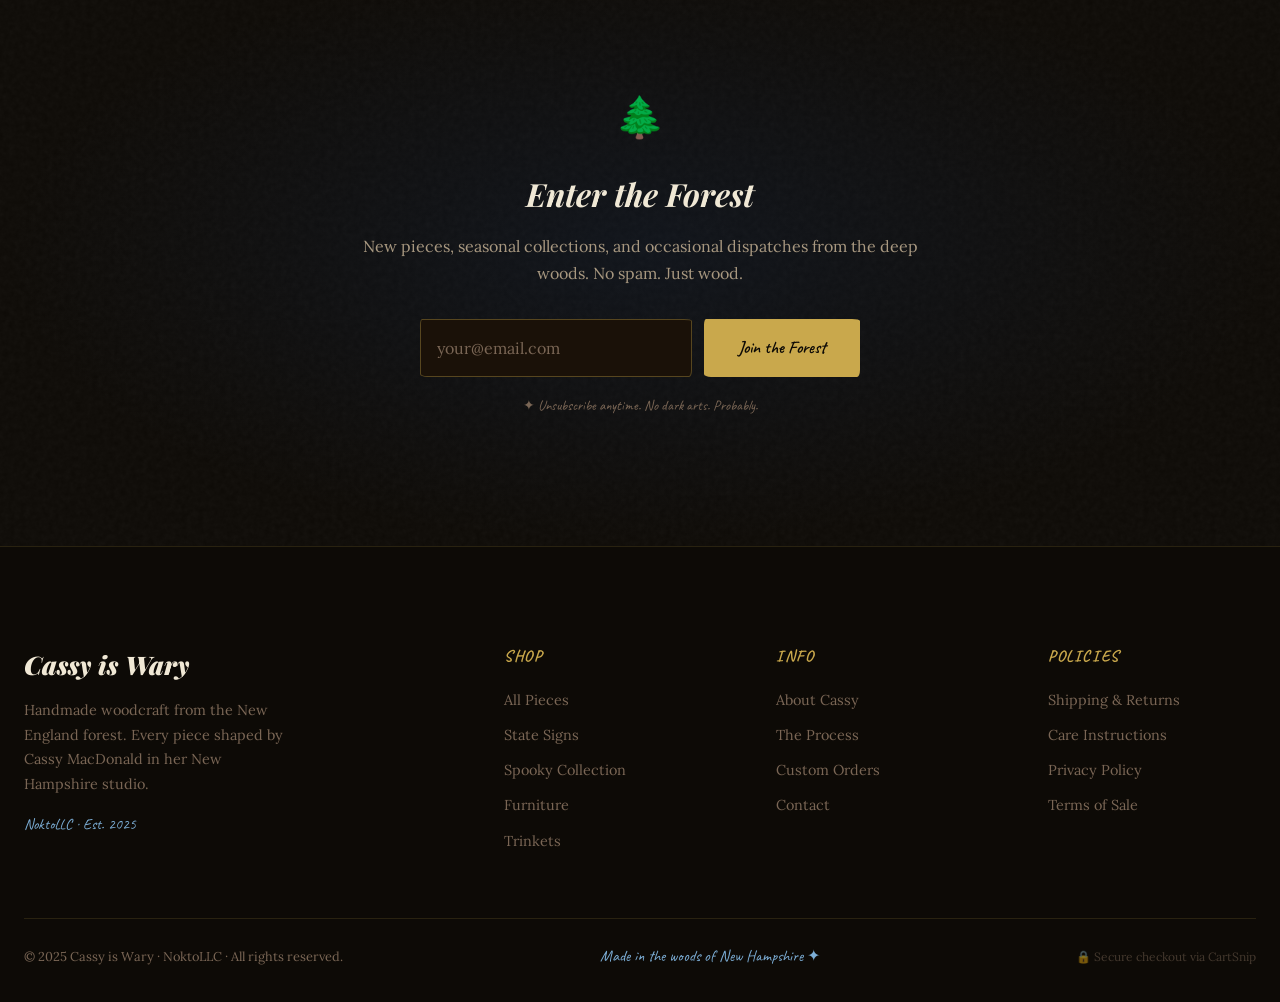
==== commit d5c959fc: "Expand State Marks product description to fill card height Co-Authored-By: Claude Sonnet 4.6 <norepl" ====
--- a/index.html
+++ b/index.html
@@ -173,7 +173,7 @@
             <div class="product-card-body">
               <span class="product-state">New England</span>
               <h3 class="product-name">State Marks</h3>
-              <p class="product-desc">Stake your claim, claim your state.</p>
+              <p class="product-desc">Stake your claim, claim your state. <em>Choose your state and make it your own. Add town names, custom lettering, or small symbols. Remember where you're from or where you'll return to.</em></p>
               <div class="product-footer">
                 <span class="product-price">$68</span>
                 <button class="add-to-cart-btn" data-product-id="nh-sign-001" aria-label="Add Granite State Carving to cart">
